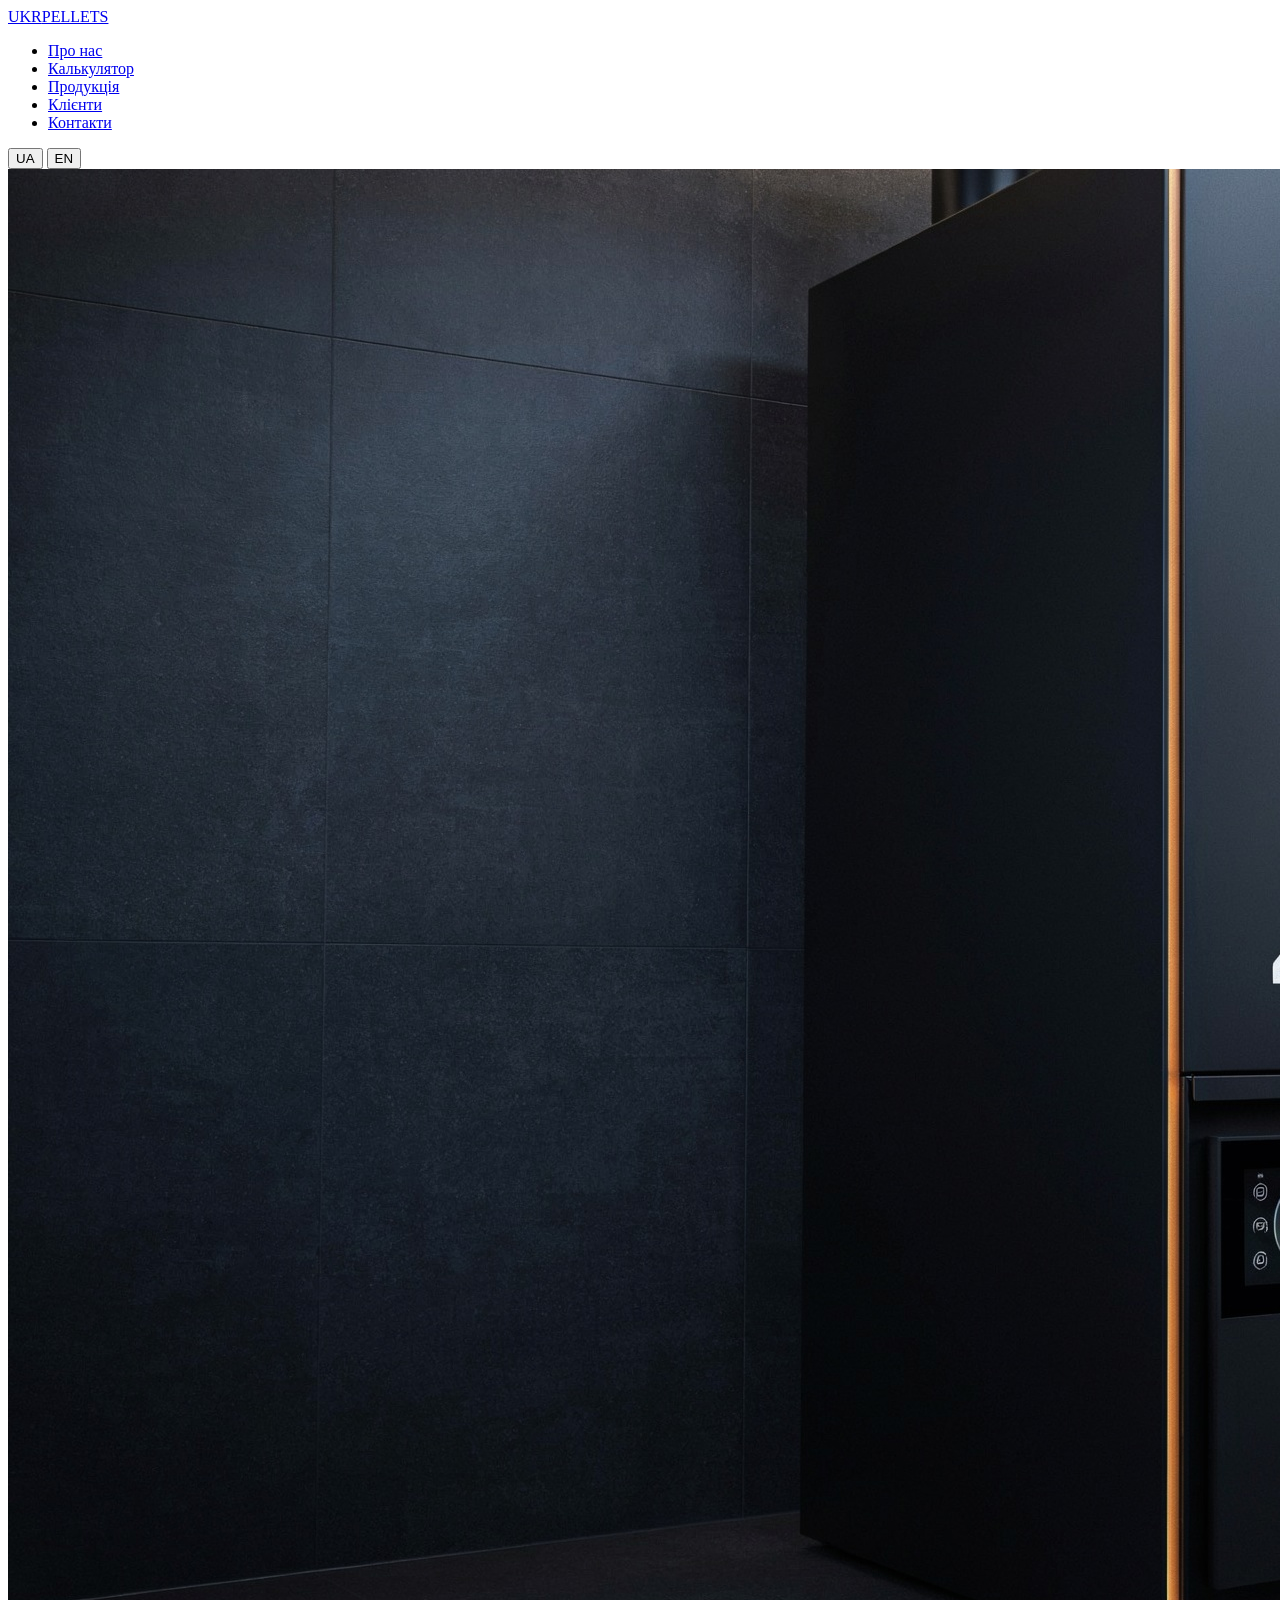
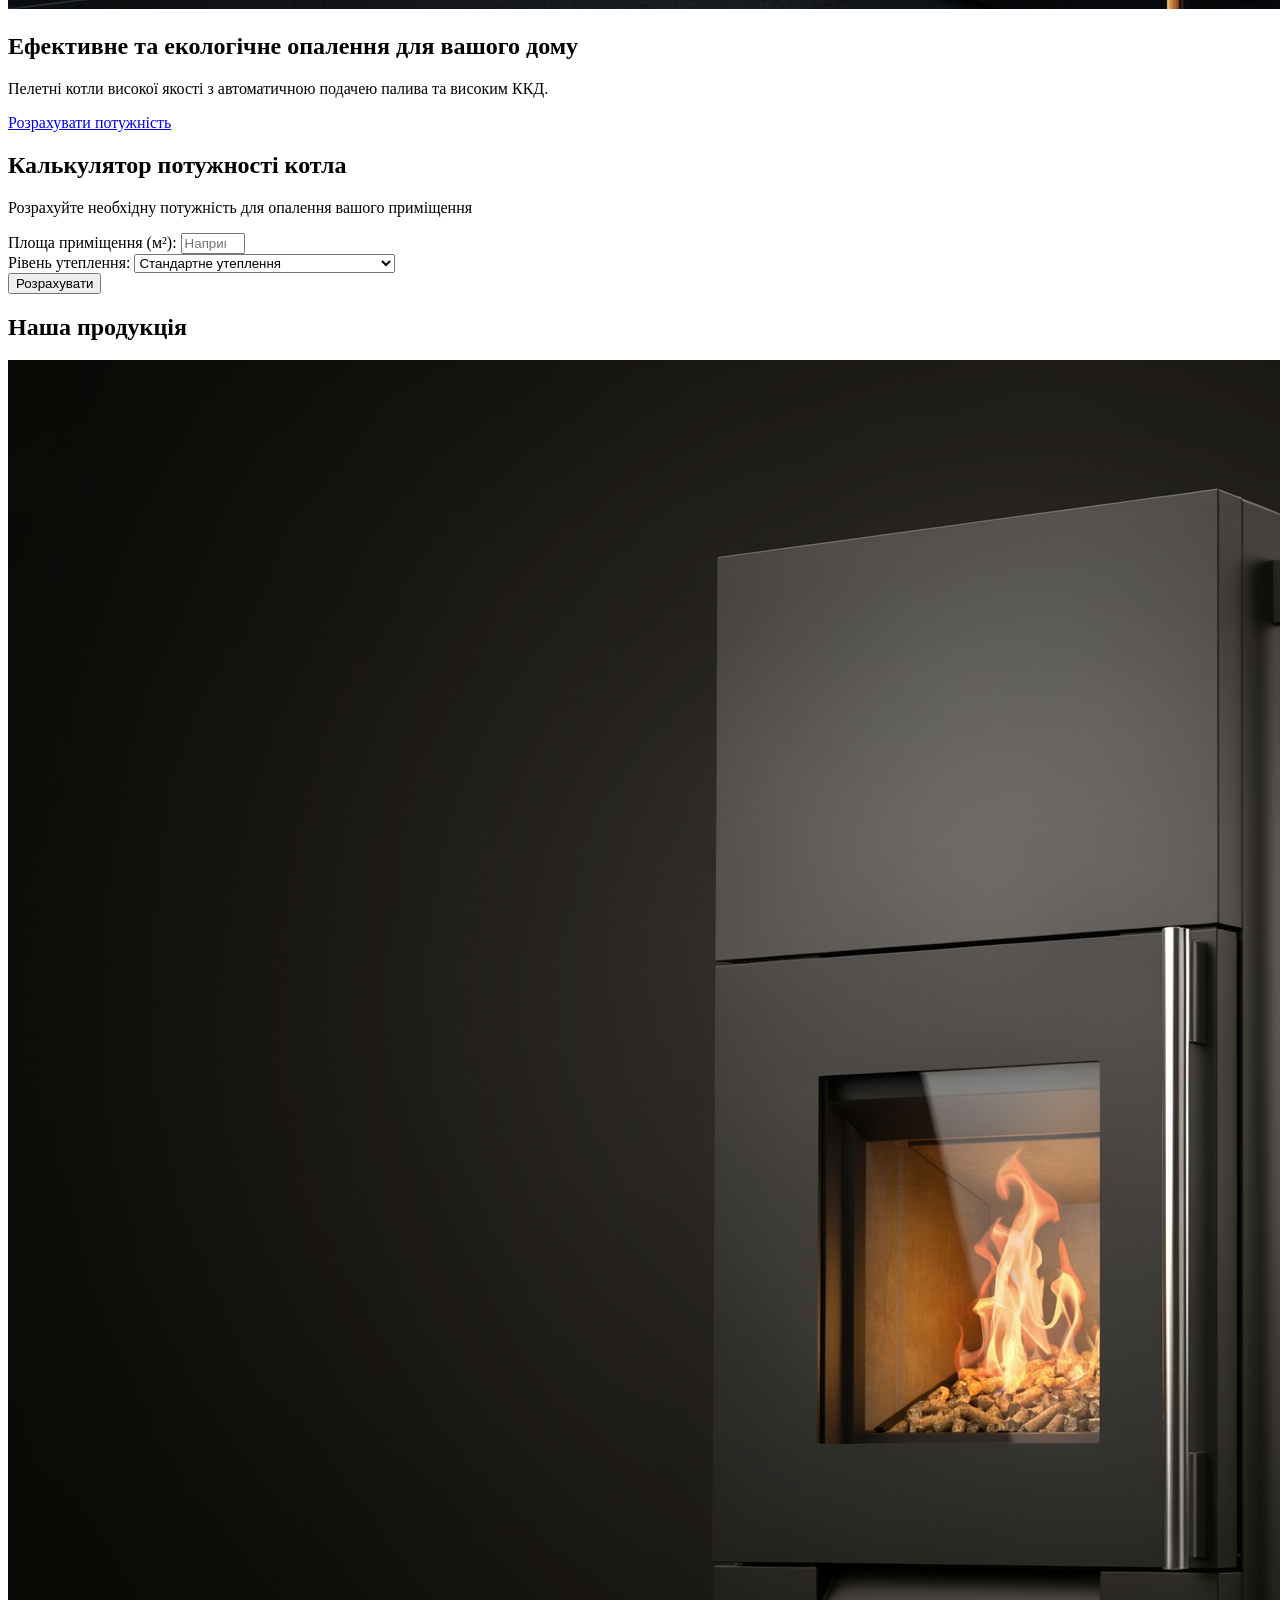
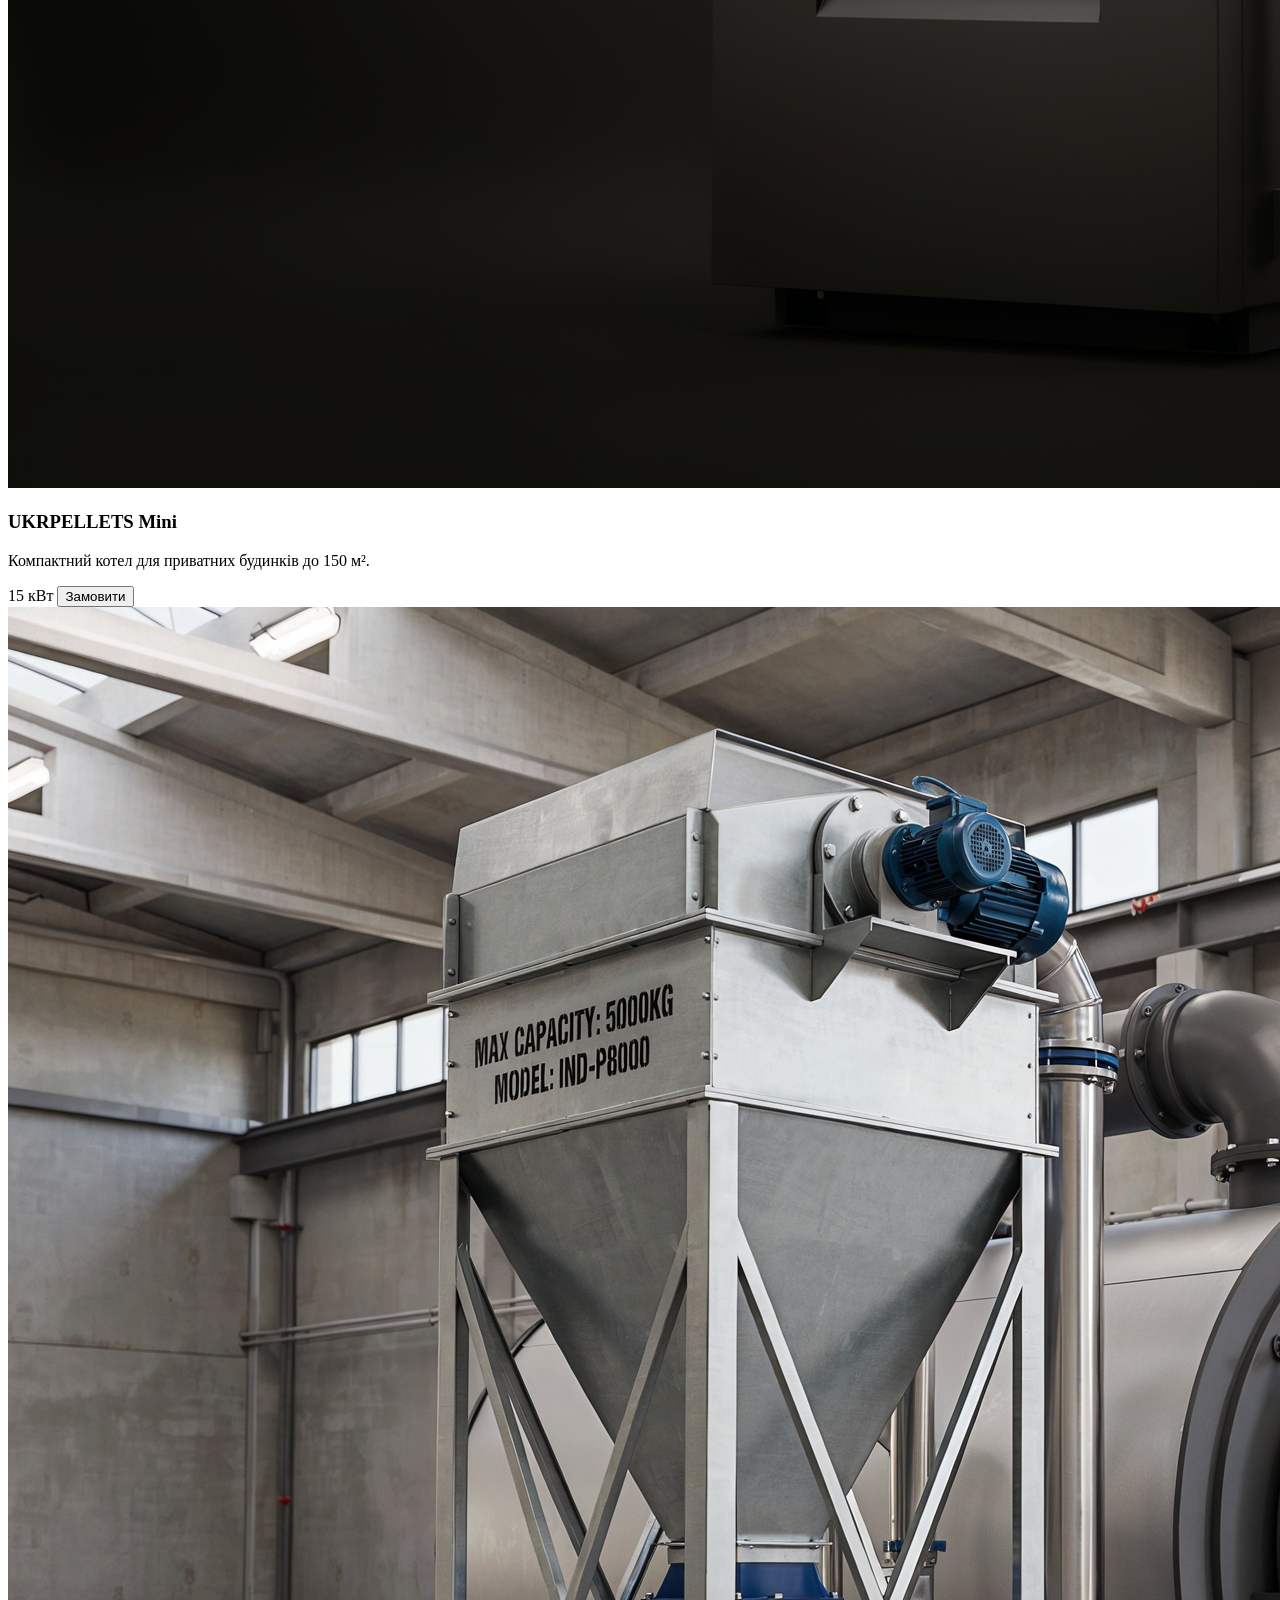
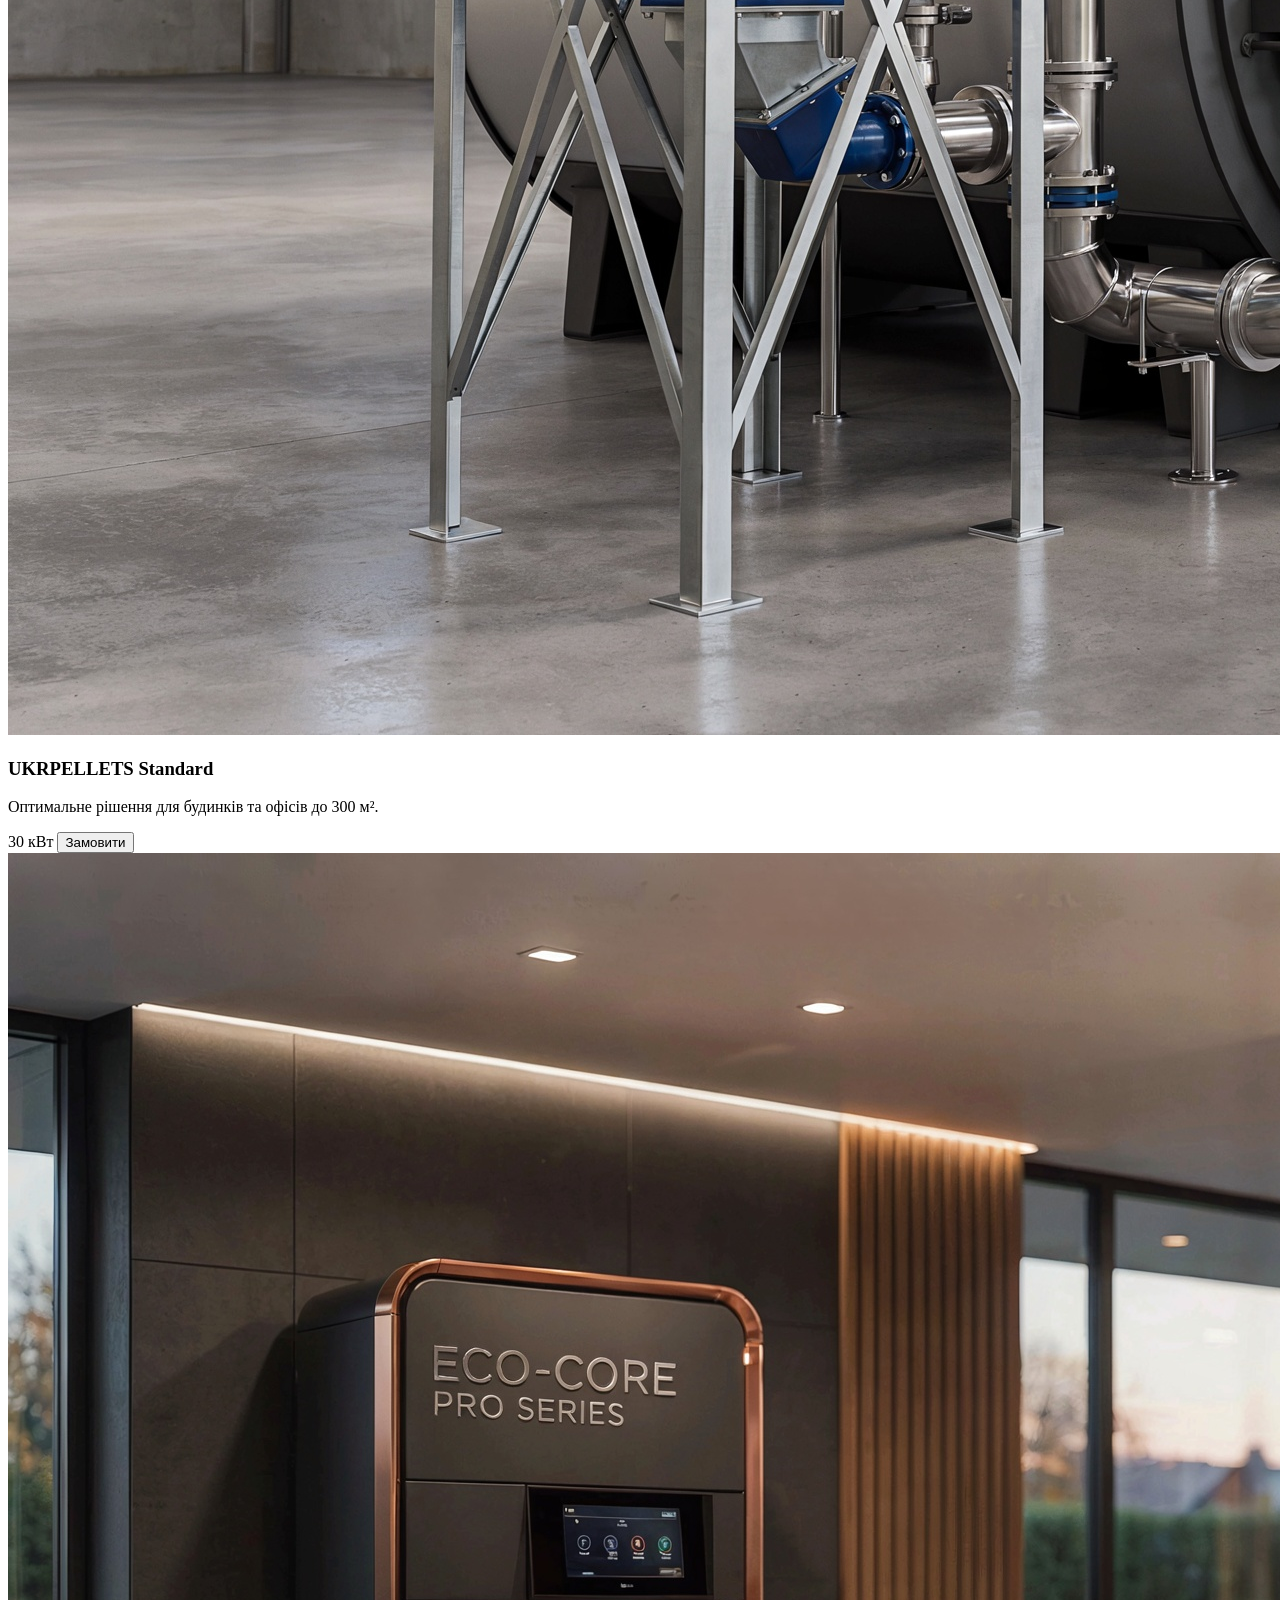
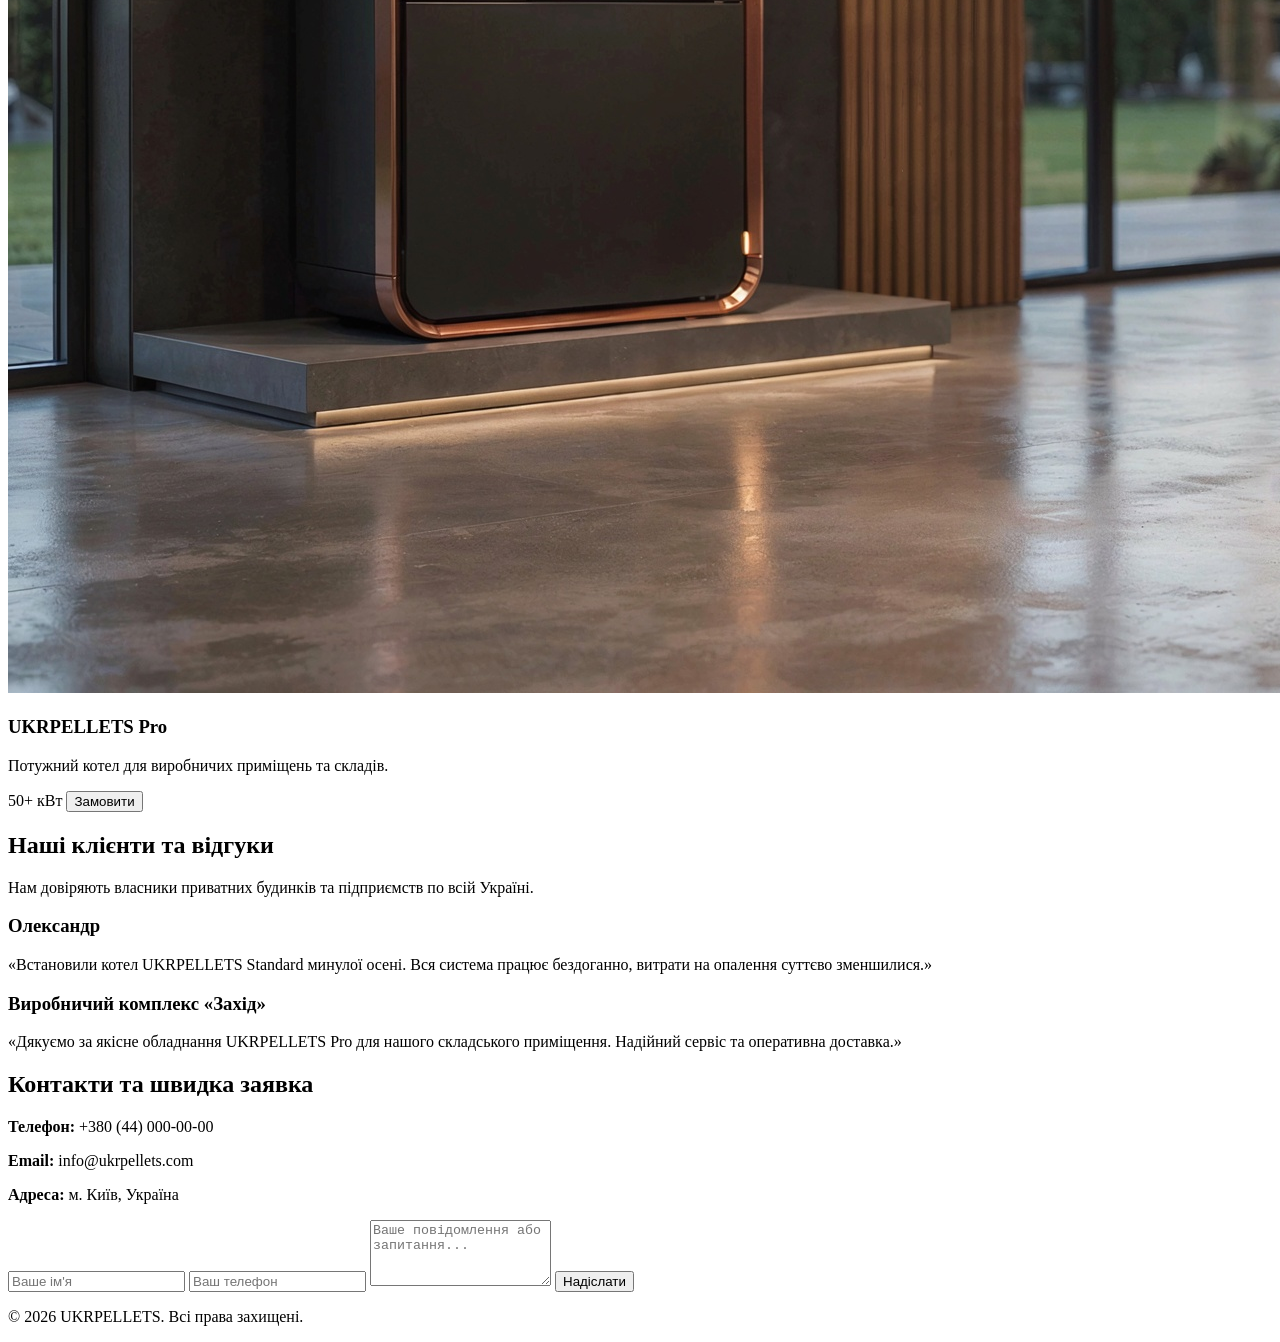
==== index.html @ 011c366a "Add files via upload" ====
<!DOCTYPE html>
<html lang="uk">
<head>
    <meta charset="UTF-8">
    <meta name="viewport" content="width=device-width, initial-scale=1.0">
    <title>UKRPELLETS — Пелетні котли та обладнання</title>

    <!-- Підключення файлу стилів style.css -->
    <link rel="stylesheet" href="style.css">
</head>
<body>

    <!-- Шапка сайту / Навігація -->
    <header class="header">
        <div class="container header-container">
            <div class="logo">
                <a href="#">UKR<span>PELLETS</span></a>
            </div>
            
            <nav class="nav">
                <ul class="nav-list">
                    <li><a href="#about" data-lang-uk="Про нас" data-lang-en="About Us">Про нас</a></li>
                    <li><a href="#calculator" data-lang-uk="Калькулятор" data-lang-en="Calculator">Калькулятор</a></li>
                    <li><a href="#products" data-lang-uk="Продукція" data-lang-en="Products">Продукція</a></li>
                    <li><a href="#clients" data-lang-uk="Клієнти" data-lang-en="Clients">Клієнти</a></li>
                    <li><a href="#contact" data-lang-uk="Контакти" data-lang-en="Contacts">Контакти</a></li>
                </ul>
            </nav>

            <!-- Перемикач мови -->
            <div class="lang-switcher">
                <button class="lang-btn active" data-lang="uk">UA</button>
                <button class="lang-btn" data-lang="en">EN</button>
            </div>
        </div>
    </header>

    <!-- Головний банер (Секція Hero) -->
    <section class="hero">
        <div class="container hero-content">
            
            <!-- ЗОБРАЖЕННЯ 1: Головне зображення банера -->
            <div class="hero-image">
                <img src="hero-bg.jpg" alt="Пелетний котел UKRPELLETS">
            </div>

            <h1 data-lang-uk="Ефективне та екологічне опалення для вашого дому" data-lang-en="Efficient and Eco-Friendly Heating for Your Home">
                Ефективне та екологічне опалення для вашого дому
            </h1>
            <p data-lang-uk="Пелетні котли високої якості з автоматичною подачею палива та високим ККД." data-lang-en="High-quality pellet boilers with automatic fuel feeding and high efficiency.">
                Пелетні котли високої якості з автоматичною подачею палива та високим ККД.
            </p>
            <a href="#calculator" class="btn btn-primary" data-lang-uk="Розрахувати потужність" data-lang-en="Calculate Power">
                Розрахувати потужність
            </a>
        </div>
    </section>

    <!-- Блок Калькулятора -->
    <section id="calculator" class="calculator-section">
        <div class="container">
            <h2 data-lang-uk="Калькулятор потужності котла" data-lang-en="Boiler Power Calculator">Калькулятор потужності котла</h2>
            <p data-lang-uk="Розрахуйте необхідну потужність для опалення вашого приміщення" data-lang-en="Calculate the required power for heating your premises">
                Розрахуйте необхідну потужність для опалення вашого приміщення
            </p>

            <div class="calc-box">
                <div class="form-group">
                    <label for="area" data-lang-uk="Площа приміщення (м²):" data-lang-en="Room Area (m²):">Площа приміщення (м²):</label>
                    <input type="number" id="area" placeholder="Наприклад: 150" min="10" max="1000">
                </div>

                <div class="form-group">
                    <label for="insulation" data-lang-uk="Рівень утеплення:" data-lang-en="Insulation Level:">Рівень утеплення:</label>
                    <select id="insulation">
                        <option value="1.2" data-lang-uk="Слабке утеплення" data-lang-en="Poor insulation">Слабке утеплення</option>
                        <option value="1.0" selected data-lang-uk="Стандартне утеплення" data-lang-en="Standard insulation">Стандартне утеплення</option>
                        <option value="0.8" data-lang-uk="Хороше утеплення (енергоефективне)" data-lang-en="Good insulation (energy efficient)">Хороше утеплення (енергоефективне)</option>
                    </select>
                </div>

                <button id="calc-btn" class="btn btn-secondary" data-lang-uk="Розрахувати" data-lang-en="Calculate">Розрахувати</button>

                <div id="calc-result" class="result-box" style="display: none;">
                    <span data-lang-uk="Рекомендована потужність котла:" data-lang-en="Recommended Boiler Power:">Рекомендована потужність котла:</span>
                    <strong id="result-power">0</strong> кВт
                </div>
            </div>
        </div>
    </section>

    <!-- Секція Продукція -->
    <section id="products" class="products-section">
        <div class="container">
            <h2 data-lang-uk="Наша продукція" data-lang-en="Our Products">Наша продукція</h2>
            <div class="product-grid">
                
                <!-- Товар 1 -->
                <div class="product-card">
                    <!-- ЗОБРАЖЕННЯ 2 -->
                    <img src="product-1.jpg" alt="UKRPELLETS Mini" class="product-img">
                    
                    <h3>UKRPELLETS Mini</h3>
                    <p data-lang-uk="Компактний котел для приватних будинків до 150 м²." data-lang-en="Compact boiler for private houses up to 150 m².">
                        Компактний котел для приватних будинків до 150 м².
                    </p>
                    <span class="price">15 кВт</span>
                    <button class="btn btn-outline order-btn" data-lang-uk="Замовити" data-lang-en="Order">Замовити</button>
                </div>

                <!-- Товар 2 -->
                <div class="product-card">
                    <!-- ЗОБРАЖЕННЯ 3 -->
                    <img src="product-2.jpg" alt="UKRPELLETS Standard" class="product-img">
                    
                    <h3>UKRPELLETS Standard</h3>
                    <p data-lang-uk="Оптимальне рішення для будинків та офісів до 300 м²." data-lang-en="Optimal solution for houses and offices up to 300 m².">
                        Оптимальне рішення для будинків та офісів до 300 м².
                    </p>
                    <span class="price">30 кВт</span>
                    <button class="btn btn-outline order-btn" data-lang-uk="Замовити" data-lang-en="Order">Замовити</button>
                </div>

                <!-- Товар 3 -->
                <div class="product-card">
                    <!-- ЗОБРАЖЕННЯ 4 -->
                    <img src="product-3.jpg" alt="UKRPELLETS Pro" class="product-img">
                    
                    <h3>UKRPELLETS Pro</h3>
                    <p data-lang-uk="Потужний котел для виробничих приміщень та складів." data-lang-en="Powerful boiler for industrial premises and warehouses.">
                        Потужний котел для виробничих приміщень та складів.
                    </p>
                    <span class="price">50+ кВт</span>
                    <button class="btn btn-outline order-btn" data-lang-uk="Замовити" data-lang-en="Order">Замовити</button>
                </div>

            </div>
        </div>
    </section>

    <!-- Секція Клієнти / Відгуки -->
    <section id="clients" class="clients-section">
        <div class="container">
            <h2 data-lang-uk="Наші клієнти та відгуки" data-lang-en="Our Clients & Reviews">Наші клієнти та відгуки</h2>
            <p data-lang-uk="Нам довіряють власники приватних будинків та підприємств по всій Україні." data-lang-en="Trusted by homeowners and businesses across Ukraine.">
                Нам довіряють власники приватних будинків та підприємств по всій Україні.
            </p>
            <div class="clients-grid">
                <div class="client-card">
                    <h3>Олександр</h3>
                    <p data-lang-uk="«Встановили котел UKRPELLETS Standard минулої осені. Вся система працює бездоганно, витрати на опалення суттєво зменшилися.»" data-lang-en="“Installed the UKRPELLETS Standard boiler last autumn. The system works flawlessly, heating costs decreased significantly.”">
                        «Встановили котел UKRPELLETS Standard минулої осені. Вся система працює бездоганно, витрати на опалення суттєво зменшилися.»
                    </p>
                </div>
                <div class="client-card">
                    <h3>Виробничий комплекс «Захід»</h3>
                    <p data-lang-uk="«Дякуємо за якісне обладнання UKRPELLETS Pro для нашого складського приміщення. Надійний сервіс та оперативна доставка.»" data-lang-en="“Thank you for the high-quality UKRPELLETS Pro equipment for our warehouse. Reliable service and prompt delivery.”">
                        «Дякуємо за якісне обладнання UKRPELLETS Pro для нашого складського приміщення. Надійний сервіс та оперативна доставка.»
                    </p>
                </div>
            </div>
        </div>
    </section>

    <!-- Секція Контакти та Форма зворотного зв'язку -->
    <section id="contact" class="contact-section">
        <div class="container">
            <h2 data-lang-uk="Контакти та швидка заявка" data-lang-en="Contacts & Quick Request">Контакти та швидка заявка</h2>
            <div class="contact-wrapper">
                <div class="contact-info">
                    <p><strong>Телефон:</strong> +380 (44) 000-00-00</p>
                    <p><strong>Email:</strong> info@ukrpellets.com</p>
                    <p><strong>Адреса:</strong> м. Київ, Україна</p>
                </div>
                <form id="order-form" class="contact-form">
                    <input type="text" name="name" placeholder="Ваше ім'я" required>
                    <input type="tel" name="phone" placeholder="Ваш телефон" required>
                    <textarea name="message" placeholder="Ваше повідомлення або запитання..." rows="4"></textarea>
                    <button type="submit" class="btn btn-primary" data-lang-uk="Надіслати" data-lang-en="Send">Надіслати</button>
                </form>
            </div>
        </div>
    </section>

    <!-- Підвал (Footer) -->
    <footer class="footer">
        <div class="container">
            <p>&copy; 2026 UKRPELLETS. <span data-lang-uk="Всі права захищені." data-lang-en="All rights reserved.">Всі права захищені.</span></p>
        </div>
    </footer>

    <!-- Підключення файлу скриптів script.js -->
    <script src="script.js"></script>
</body>
</html>
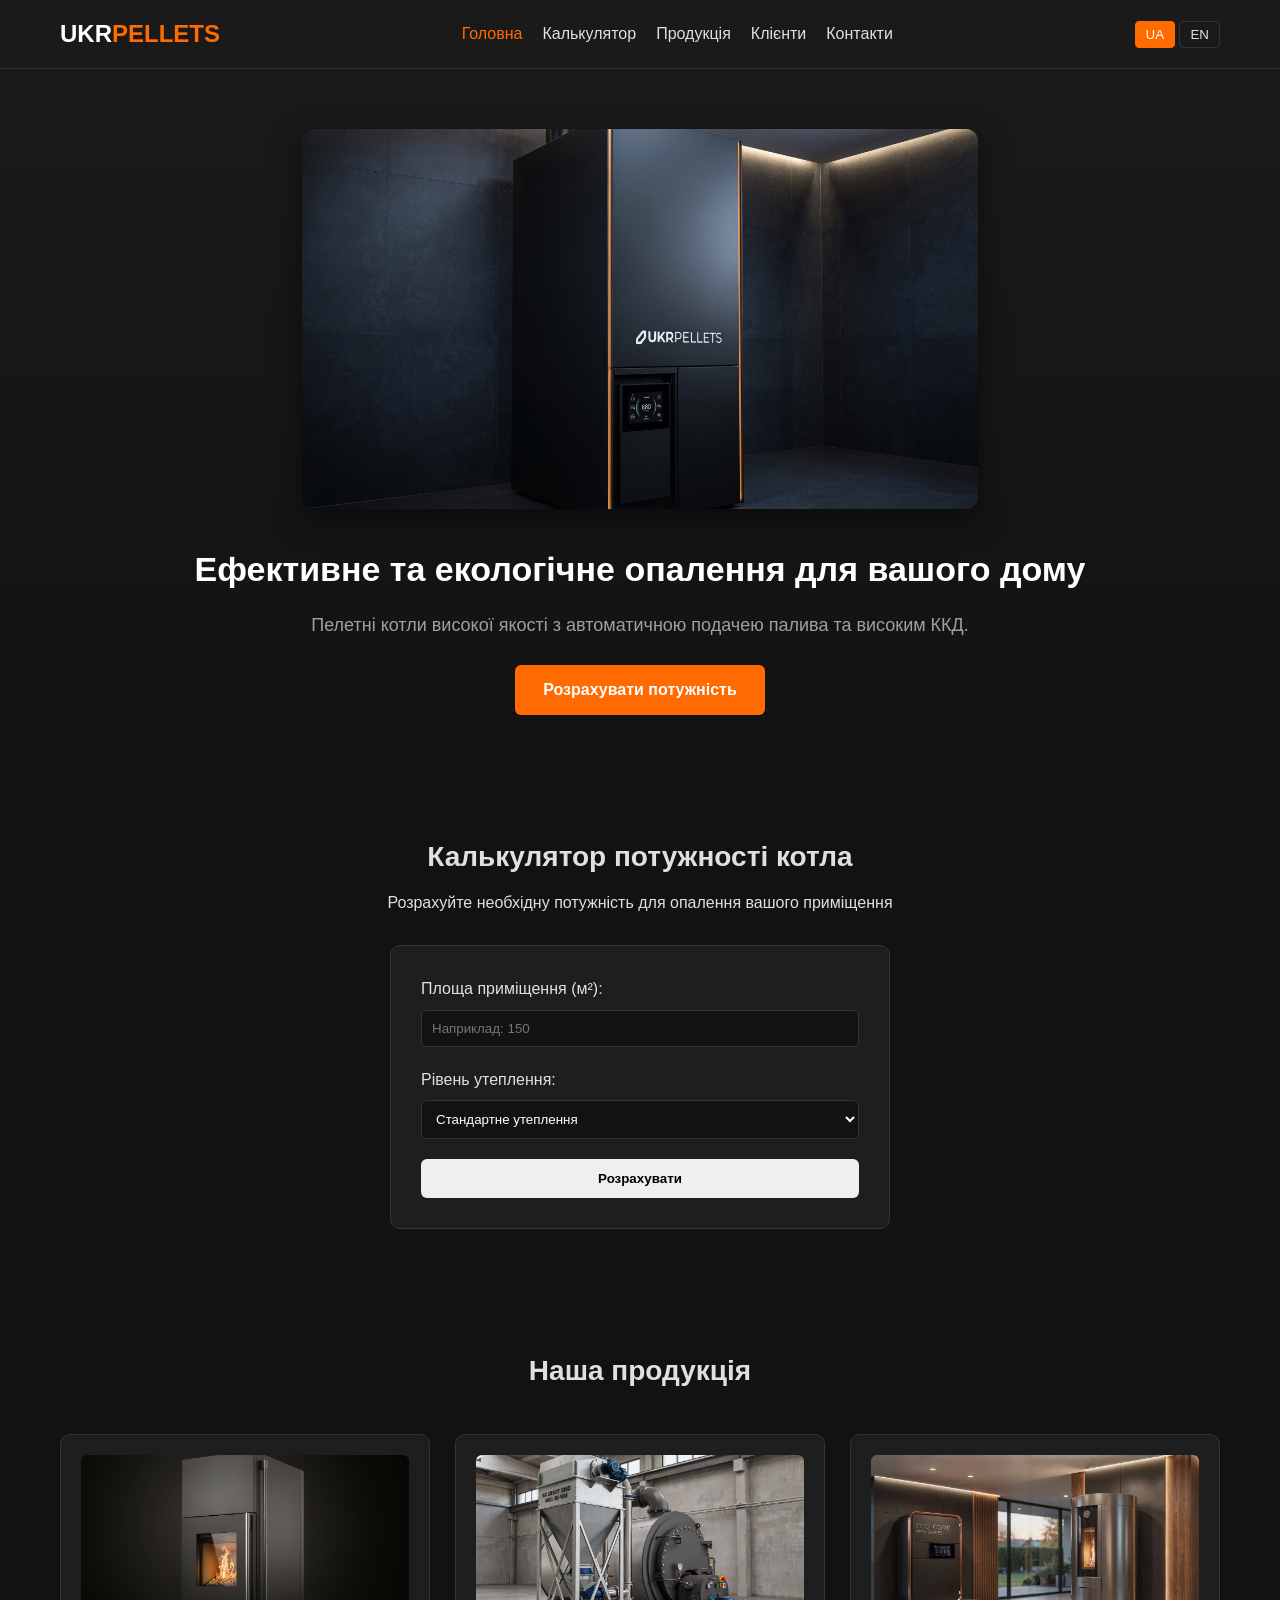
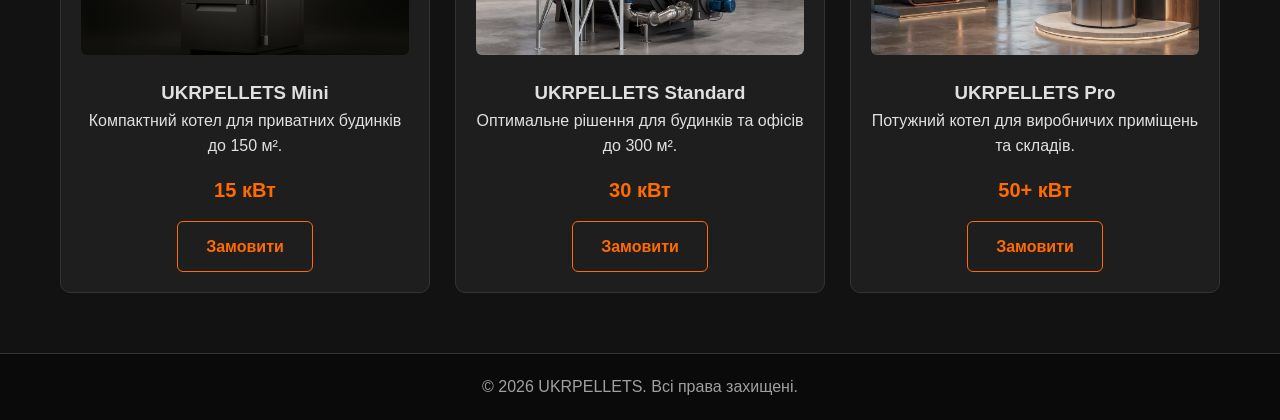
==== commit 0546e749: "Update index.html" ====
--- a/index.html
+++ b/index.html
@@ -4,8 +4,6 @@
     <meta charset="UTF-8">
     <meta name="viewport" content="width=device-width, initial-scale=1.0">
     <title>UKRPELLETS — Пелетні котли та обладнання</title>
-
-    <!-- Підключення файлу стилів style.css -->
     <link rel="stylesheet" href="style.css">
 </head>
 <body>
@@ -14,20 +12,19 @@
     <header class="header">
         <div class="container header-container">
             <div class="logo">
-                <a href="#">UKR<span>PELLETS</span></a>
+                <a href="index.html">UKR<span>PELLETS</span></a>
             </div>
             
             <nav class="nav">
                 <ul class="nav-list">
-                    <li><a href="#about" data-lang-uk="Про нас" data-lang-en="About Us">Про нас</a></li>
+                    <li><a href="index.html" class="active" data-lang-uk="Головна" data-lang-en="Home">Головна</a></li>
                     <li><a href="#calculator" data-lang-uk="Калькулятор" data-lang-en="Calculator">Калькулятор</a></li>
                     <li><a href="#products" data-lang-uk="Продукція" data-lang-en="Products">Продукція</a></li>
-                    <li><a href="#clients" data-lang-uk="Клієнти" data-lang-en="Clients">Клієнти</a></li>
-                    <li><a href="#contact" data-lang-uk="Контакти" data-lang-en="Contacts">Контакти</a></li>
+                    <li><a href="clients.html" data-lang-uk="Клієнти" data-lang-en="Clients">Клієнти</a></li>
+                    <li><a href="contacts.html" data-lang-uk="Контакти" data-lang-en="Contacts">Контакти</a></li>
                 </ul>
             </nav>
 
-            <!-- Перемикач мови -->
             <div class="lang-switcher">
                 <button class="lang-btn active" data-lang="uk">UA</button>
                 <button class="lang-btn" data-lang="en">EN</button>
@@ -35,11 +32,9 @@
         </div>
     </header>
 
-    <!-- Головний банер (Секція Hero) -->
+    <!-- Головний банер (Hero) -->
     <section class="hero">
         <div class="container hero-content">
-            
-            <!-- ЗОБРАЖЕННЯ 1: Головне зображення банера -->
             <div class="hero-image">
                 <img src="hero-bg.jpg" alt="Пелетний котел UKRPELLETS">
             </div>
@@ -56,11 +51,11 @@
         </div>
     </section>
 
-    <!-- Блок Калькулятора -->
+    <!-- Калькулятор -->
     <section id="calculator" class="calculator-section">
         <div class="container">
             <h2 data-lang-uk="Калькулятор потужності котла" data-lang-en="Boiler Power Calculator">Калькулятор потужності котла</h2>
-            <p data-lang-uk="Розрахуйте необхідну потужність для опалення вашого приміщення" data-lang-en="Calculate the required power for heating your premises">
+            <p style="text-align: center;" data-lang-uk="Розрахуйте необхідну потужність для опалення вашого приміщення" data-lang-en="Calculate the required power for heating your premises">
                 Розрахуйте необхідну потужність для опалення вашого приміщення
             </p>
 
@@ -79,7 +74,7 @@
                     </select>
                 </div>
 
-                <button id="calc-btn" class="btn btn-secondary" data-lang-uk="Розрахувати" data-lang-en="Calculate">Розрахувати</button>
+                <button id="calc-btn" class="btn btn-secondary" style="width:100%;" data-lang-uk="Розрахувати" data-lang-en="Calculate">Розрахувати</button>
 
                 <div id="calc-result" class="result-box" style="display: none;">
                     <span data-lang-uk="Рекомендована потужність котла:" data-lang-en="Recommended Boiler Power:">Рекомендована потужність котла:</span>
@@ -89,107 +84,52 @@
         </div>
     </section>
 
-    <!-- Секція Продукція -->
+    <!-- Продукція -->
     <section id="products" class="products-section">
         <div class="container">
             <h2 data-lang-uk="Наша продукція" data-lang-en="Our Products">Наша продукція</h2>
             <div class="product-grid">
                 
-                <!-- Товар 1 -->
                 <div class="product-card">
-                    <!-- ЗОБРАЖЕННЯ 2 -->
                     <img src="product-1.jpg" alt="UKRPELLETS Mini" class="product-img">
-                    
                     <h3>UKRPELLETS Mini</h3>
                     <p data-lang-uk="Компактний котел для приватних будинків до 150 м²." data-lang-en="Compact boiler for private houses up to 150 m².">
                         Компактний котел для приватних будинків до 150 м².
                     </p>
                     <span class="price">15 кВт</span>
-                    <button class="btn btn-outline order-btn" data-lang-uk="Замовити" data-lang-en="Order">Замовити</button>
+                    <a href="contacts.html" class="btn btn-outline" data-lang-uk="Замовити" data-lang-en="Order">Замовити</a>
                 </div>
 
-                <!-- Товар 2 -->
                 <div class="product-card">
-                    <!-- ЗОБРАЖЕННЯ 3 -->
                     <img src="product-2.jpg" alt="UKRPELLETS Standard" class="product-img">
-                    
                     <h3>UKRPELLETS Standard</h3>
                     <p data-lang-uk="Оптимальне рішення для будинків та офісів до 300 м²." data-lang-en="Optimal solution for houses and offices up to 300 m².">
                         Оптимальне рішення для будинків та офісів до 300 м².
                     </p>
                     <span class="price">30 кВт</span>
-                    <button class="btn btn-outline order-btn" data-lang-uk="Замовити" data-lang-en="Order">Замовити</button>
+                    <a href="contacts.html" class="btn btn-outline" data-lang-uk="Замовити" data-lang-en="Order">Замовити</a>
                 </div>
 
-                <!-- Товар 3 -->
                 <div class="product-card">
-                    <!-- ЗОБРАЖЕННЯ 4 -->
                     <img src="product-3.jpg" alt="UKRPELLETS Pro" class="product-img">
-                    
                     <h3>UKRPELLETS Pro</h3>
                     <p data-lang-uk="Потужний котел для виробничих приміщень та складів." data-lang-en="Powerful boiler for industrial premises and warehouses.">
                         Потужний котел для виробничих приміщень та складів.
                     </p>
                     <span class="price">50+ кВт</span>
-                    <button class="btn btn-outline order-btn" data-lang-uk="Замовити" data-lang-en="Order">Замовити</button>
+                    <a href="contacts.html" class="btn btn-outline" data-lang-uk="Замовити" data-lang-en="Order">Замовити</a>
                 </div>
 
             </div>
         </div>
     </section>
 
-    <!-- Секція Клієнти / Відгуки -->
-    <section id="clients" class="clients-section">
-        <div class="container">
-            <h2 data-lang-uk="Наші клієнти та відгуки" data-lang-en="Our Clients & Reviews">Наші клієнти та відгуки</h2>
-            <p data-lang-uk="Нам довіряють власники приватних будинків та підприємств по всій Україні." data-lang-en="Trusted by homeowners and businesses across Ukraine.">
-                Нам довіряють власники приватних будинків та підприємств по всій Україні.
-            </p>
-            <div class="clients-grid">
-                <div class="client-card">
-                    <h3>Олександр</h3>
-                    <p data-lang-uk="«Встановили котел UKRPELLETS Standard минулої осені. Вся система працює бездоганно, витрати на опалення суттєво зменшилися.»" data-lang-en="“Installed the UKRPELLETS Standard boiler last autumn. The system works flawlessly, heating costs decreased significantly.”">
-                        «Встановили котел UKRPELLETS Standard минулої осені. Вся система працює бездоганно, витрати на опалення суттєво зменшилися.»
-                    </p>
-                </div>
-                <div class="client-card">
-                    <h3>Виробничий комплекс «Захід»</h3>
-                    <p data-lang-uk="«Дякуємо за якісне обладнання UKRPELLETS Pro для нашого складського приміщення. Надійний сервіс та оперативна доставка.»" data-lang-en="“Thank you for the high-quality UKRPELLETS Pro equipment for our warehouse. Reliable service and prompt delivery.”">
-                        «Дякуємо за якісне обладнання UKRPELLETS Pro для нашого складського приміщення. Надійний сервіс та оперативна доставка.»
-                    </p>
-                </div>
-            </div>
-        </div>
-    </section>
-
-    <!-- Секція Контакти та Форма зворотного зв'язку -->
-    <section id="contact" class="contact-section">
-        <div class="container">
-            <h2 data-lang-uk="Контакти та швидка заявка" data-lang-en="Contacts & Quick Request">Контакти та швидка заявка</h2>
-            <div class="contact-wrapper">
-                <div class="contact-info">
-                    <p><strong>Телефон:</strong> +380 (44) 000-00-00</p>
-                    <p><strong>Email:</strong> info@ukrpellets.com</p>
-                    <p><strong>Адреса:</strong> м. Київ, Україна</p>
-                </div>
-                <form id="order-form" class="contact-form">
-                    <input type="text" name="name" placeholder="Ваше ім'я" required>
-                    <input type="tel" name="phone" placeholder="Ваш телефон" required>
-                    <textarea name="message" placeholder="Ваше повідомлення або запитання..." rows="4"></textarea>
-                    <button type="submit" class="btn btn-primary" data-lang-uk="Надіслати" data-lang-en="Send">Надіслати</button>
-                </form>
-            </div>
-        </div>
-    </section>
-
-    <!-- Підвал (Footer) -->
     <footer class="footer">
         <div class="container">
             <p>&copy; 2026 UKRPELLETS. <span data-lang-uk="Всі права захищені." data-lang-en="All rights reserved.">Всі права захищені.</span></p>
         </div>
     </footer>
 
-    <!-- Підключення файлу скриптів script.js -->
     <script src="script.js"></script>
 </body>
-</html>+</html>
--- a/style.css
+++ b/style.css
@@ -0,0 +1,249 @@
+/* Переменные и сброс базовых стилей */
+:root {
+    --bg-color: #121212;
+    --card-bg: #1e1e1e;
+    --accent-color: #ff6b00;
+    --accent-hover: #e05d00;
+    --text-color: #e0e0e0;
+    --text-muted: #a0a0a0;
+    --border-color: #333333;
+}
+
+* {
+    margin: 0;
+    padding: 0;
+    box-sizing: border-box;
+    font-family: 'Segoe UI', Tahoma, Geneva, Verdana, sans-serif;
+}
+
+body {
+    background-color: var(--bg-color);
+    color: var(--text-color);
+    line-height: 1.6;
+}
+
+.container {
+    max-width: 1200px;
+    margin: 0 auto;
+    padding: 0 20px;
+}
+
+/* Шапка сайта и меню */
+.header {
+    background: #1a1a1a;
+    border-bottom: 1px solid var(--border-color);
+    position: sticky;
+    top: 0;
+    z-index: 100;
+}
+
+.header-container {
+    display: flex;
+    justify-content: space-between;
+    align-items: center;
+    padding: 15px 20px;
+}
+
+.logo a {
+    color: #fff;
+    font-size: 24px;
+    font-weight: bold;
+    text-decoration: none;
+}
+
+.logo a span {
+    color: var(--accent-color);
+}
+
+.nav-list {
+    display: flex;
+    list-style: none;
+    gap: 20px;
+}
+
+.nav-list a {
+    color: var(--text-color);
+    text-decoration: none;
+    font-weight: 500;
+    transition: color 0.3s;
+}
+
+.nav-list a:hover, .nav-list a.active {
+    color: var(--accent-color);
+}
+
+.lang-switcher .lang-btn {
+    background: transparent;
+    border: 1px solid var(--border-color);
+    color: var(--text-color);
+    padding: 5px 10px;
+    cursor: pointer;
+    border-radius: 4px;
+}
+
+.lang-switcher .lang-btn.active {
+    background: var(--accent-color);
+    border-color: var(--accent-color);
+    color: #fff;
+}
+
+/* Главный баннер (Hero) */
+.hero {
+    padding: 60px 0;
+    text-align: center;
+    background: linear-gradient(180deg, #1a1a1a 0%, #121212 100%);
+}
+
+.hero-image img {
+    max-width: 100%;
+    max-height: 380px;
+    object-fit: cover;
+    border-radius: 12px;
+    margin-bottom: 25px;
+    box-shadow: 0 10px 30px rgba(0,0,0,0.5);
+}
+
+.hero h1 {
+    font-size: 34px;
+    margin-bottom: 15px;
+    color: #fff;
+}
+
+.hero p {
+    color: var(--text-muted);
+    font-size: 18px;
+    margin-bottom: 25px;
+}
+
+/* Кнопки */
+.btn {
+    display: inline-block;
+    padding: 12px 28px;
+    border-radius: 6px;
+    text-decoration: none;
+    font-weight: 600;
+    cursor: pointer;
+    border: none;
+    transition: background 0.3s;
+}
+
+.btn-primary {
+    background: var(--accent-color);
+    color: #fff;
+}
+
+.btn-primary:hover {
+    background: var(--accent-hover);
+}
+
+.btn-outline {
+    background: transparent;
+    border: 1px solid var(--accent-color);
+    color: var(--accent-color);
+}
+
+.btn-outline:hover {
+    background: var(--accent-color);
+    color: #fff;
+}
+
+/* Секции и Калькулятор */
+section {
+    padding: 60px 0;
+}
+
+h2 {
+    font-size: 28px;
+    margin-bottom: 10px;
+    text-align: center;
+}
+
+.calc-box {
+    background: var(--card-bg);
+    padding: 30px;
+    border-radius: 10px;
+    max-width: 500px;
+    margin: 30px auto 0;
+    border: 1px solid var(--border-color);
+}
+
+.form-group {
+    margin-bottom: 20px;
+}
+
+.form-group label {
+    display: block;
+    margin-bottom: 8px;
+}
+
+.form-group input, .form-group select, .contact-form input, .contact-form textarea {
+    width: 100%;
+    padding: 10px;
+    background: #121212;
+    border: 1px solid var(--border-color);
+    color: #fff;
+    border-radius: 5px;
+}
+
+.result-box {
+    margin-top: 20px;
+    padding: 15px;
+    background: #2a2a2a;
+    border-radius: 5px;
+    text-align: center;
+}
+
+/* Сетка товаров и отзывов */
+.product-grid, .clients-grid {
+    display: grid;
+    grid-template-columns: repeat(auto-fit, minmax(280px, 1fr));
+    gap: 25px;
+    margin-top: 40px;
+}
+
+.product-card, .client-card {
+    background: var(--card-bg);
+    padding: 20px;
+    border-radius: 10px;
+    border: 1px solid var(--border-color);
+    text-align: center;
+}
+
+.product-img {
+    width: 100%;
+    height: 200px;
+    object-fit: cover;
+    border-radius: 6px;
+    margin-bottom: 15px;
+}
+
+.price {
+    display: block;
+    font-size: 20px;
+    font-weight: bold;
+    color: var(--accent-color);
+    margin: 15px 0;
+}
+
+/* Контакты */
+.contact-wrapper {
+    display: grid;
+    grid-template-columns: repeat(auto-fit, minmax(300px, 1fr));
+    gap: 40px;
+    margin-top: 30px;
+}
+
+.contact-form {
+    display: flex;
+    flex-direction: column;
+    gap: 15px;
+}
+
+/* Подвал */
+.footer {
+    background: #0a0a0a;
+    text-align: center;
+    padding: 20px 0;
+    border-top: 1px solid var(--border-color);
+    color: var(--text-muted);
+}
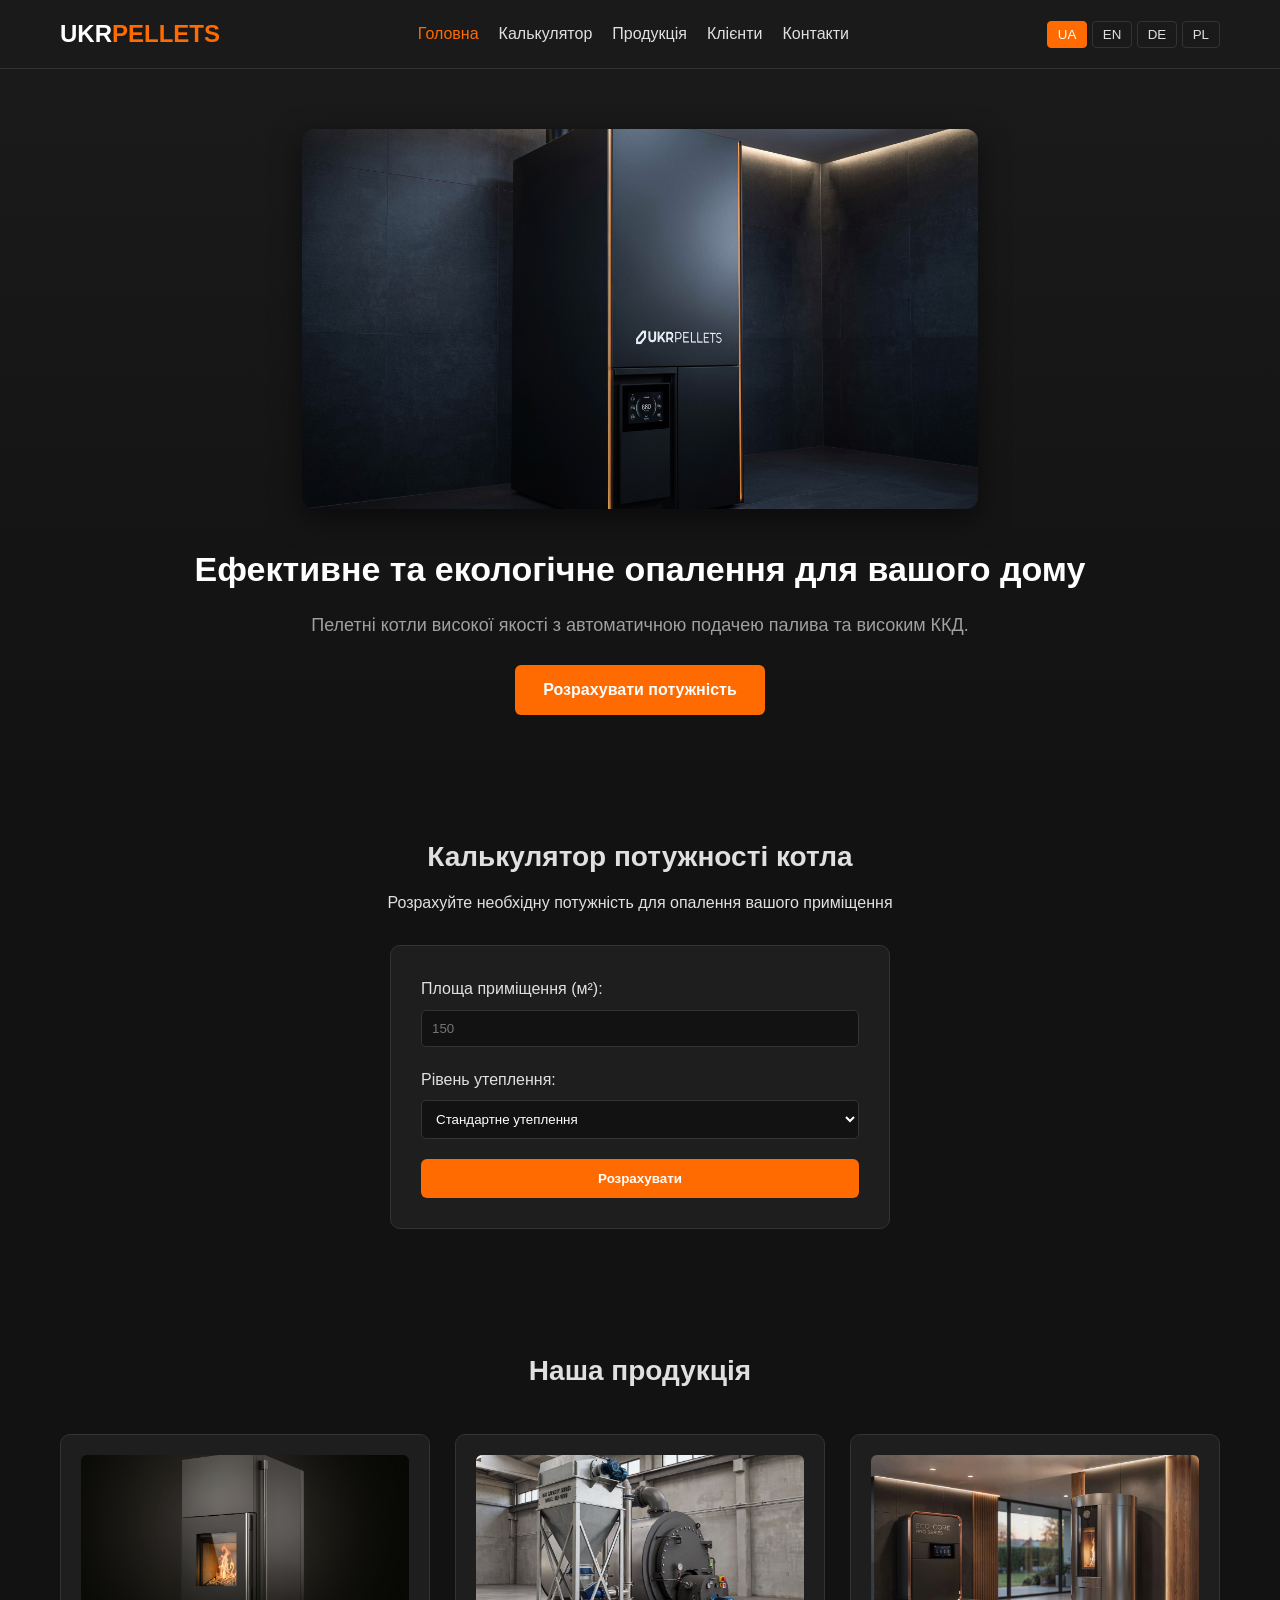
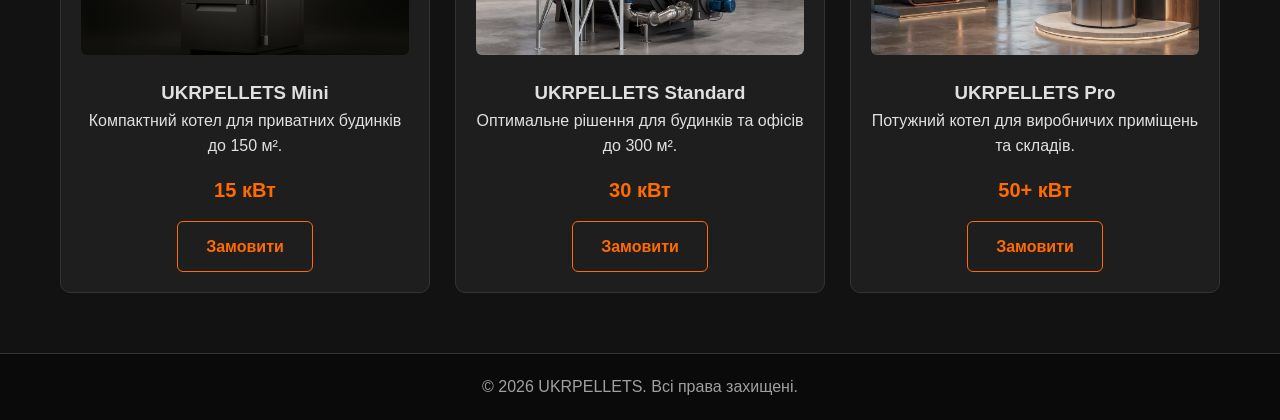
==== commit 5eb50504: "Update index.html" ====
--- a/index.html
+++ b/index.html
@@ -17,17 +17,19 @@
             
             <nav class="nav">
                 <ul class="nav-list">
-                    <li><a href="index.html" class="active" data-lang-uk="Головна" data-lang-en="Home">Головна</a></li>
-                    <li><a href="#calculator" data-lang-uk="Калькулятор" data-lang-en="Calculator">Калькулятор</a></li>
-                    <li><a href="#products" data-lang-uk="Продукція" data-lang-en="Products">Продукція</a></li>
-                    <li><a href="clients.html" data-lang-uk="Клієнти" data-lang-en="Clients">Клієнти</a></li>
-                    <li><a href="contacts.html" data-lang-uk="Контакти" data-lang-en="Contacts">Контакти</a></li>
+                    <li><a href="index.html" class="active" data-i18n="home">Головна</a></li>
+                    <li><a href="#calculator" data-i18n="calc">Калькулятор</a></li>
+                    <li><a href="#products" data-i18n="prod">Продукція</a></li>
+                    <li><a href="clients.html" data-i18n="clients">Клієнти</a></li>
+                    <li><a href="contacts.html" data-i18n="contacts">Контакти</a></li>
                 </ul>
             </nav>
 
             <div class="lang-switcher">
                 <button class="lang-btn active" data-lang="uk">UA</button>
                 <button class="lang-btn" data-lang="en">EN</button>
+                <button class="lang-btn" data-lang="de">DE</button>
+                <button class="lang-btn" data-lang="pl">PL</button>
             </div>
         </div>
     </header>
@@ -39,45 +41,39 @@
                 <img src="hero-bg.jpg" alt="Пелетний котел UKRPELLETS">
             </div>
 
-            <h1 data-lang-uk="Ефективне та екологічне опалення для вашого дому" data-lang-en="Efficient and Eco-Friendly Heating for Your Home">
-                Ефективне та екологічне опалення для вашого дому
-            </h1>
-            <p data-lang-uk="Пелетні котли високої якості з автоматичною подачею палива та високим ККД." data-lang-en="High-quality pellet boilers with automatic fuel feeding and high efficiency.">
-                Пелетні котли високої якості з автоматичною подачею палива та високим ККД.
-            </p>
-            <a href="#calculator" class="btn btn-primary" data-lang-uk="Розрахувати потужність" data-lang-en="Calculate Power">
-                Розрахувати потужність
-            </a>
+            <h1 data-i18n="heroTitle">Ефективне та екологічне опалення для вашого дому</h1>
+            <p data-i18n="heroSub">Пелетні котли високої якості з автоматичною подачею палива та високим ККД.</p>
+            <a href="#calculator" class="btn btn-primary" data-i18n="btnCalc">Розрахувати потужність</a>
         </div>
     </section>
 
     <!-- Калькулятор -->
     <section id="calculator" class="calculator-section">
         <div class="container">
-            <h2 data-lang-uk="Калькулятор потужності котла" data-lang-en="Boiler Power Calculator">Калькулятор потужності котла</h2>
-            <p style="text-align: center;" data-lang-uk="Розрахуйте необхідну потужність для опалення вашого приміщення" data-lang-en="Calculate the required power for heating your premises">
+            <h2 data-i18n="calcTitle">Калькулятор потужності котла</h2>
+            <p style="text-align: center;" data-i18n="calcSub">
                 Розрахуйте необхідну потужність для опалення вашого приміщення
             </p>
 
             <div class="calc-box">
                 <div class="form-group">
-                    <label for="area" data-lang-uk="Площа приміщення (м²):" data-lang-en="Room Area (m²):">Площа приміщення (м²):</label>
-                    <input type="number" id="area" placeholder="Наприклад: 150" min="10" max="1000">
+                    <label for="area" data-i18n="labelArea">Площа приміщення (м²):</label>
+                    <input type="number" id="area" placeholder="150" min="10" max="1000">
                 </div>
 
                 <div class="form-group">
-                    <label for="insulation" data-lang-uk="Рівень утеплення:" data-lang-en="Insulation Level:">Рівень утеплення:</label>
+                    <label for="insulation" data-i18n="labelIns">Рівень утеплення:</label>
                     <select id="insulation">
-                        <option value="1.2" data-lang-uk="Слабке утеплення" data-lang-en="Poor insulation">Слабке утеплення</option>
-                        <option value="1.0" selected data-lang-uk="Стандартне утеплення" data-lang-en="Standard insulation">Стандартне утеплення</option>
-                        <option value="0.8" data-lang-uk="Хороше утеплення (енергоефективне)" data-lang-en="Good insulation (energy efficient)">Хороше утеплення (енергоефективне)</option>
+                        <option value="1.2" data-i18n="insPoor">Слабке утеплення</option>
+                        <option value="1.0" selected data-i18n="insStd">Стандартне утеплення</option>
+                        <option value="0.8" data-i18n="insGood">Хороше утеплення (енергоефективне)</option>
                     </select>
                 </div>
 
-                <button id="calc-btn" class="btn btn-secondary" style="width:100%;" data-lang-uk="Розрахувати" data-lang-en="Calculate">Розрахувати</button>
+                <button id="calc-btn" class="btn btn-primary" style="width:100%;" data-i18n="btnDoCalc">Розрахувати</button>
 
                 <div id="calc-result" class="result-box" style="display: none;">
-                    <span data-lang-uk="Рекомендована потужність котла:" data-lang-en="Recommended Boiler Power:">Рекомендована потужність котла:</span>
+                    <span data-i18n="resLabel">Рекомендована потужність котла:</span>
                     <strong id="result-power">0</strong> кВт
                 </div>
             </div>
@@ -87,37 +83,31 @@
     <!-- Продукція -->
     <section id="products" class="products-section">
         <div class="container">
-            <h2 data-lang-uk="Наша продукція" data-lang-en="Our Products">Наша продукція</h2>
+            <h2 data-i18n="prodTitle">Наша продукція</h2>
             <div class="product-grid">
                 
                 <div class="product-card">
                     <img src="product-1.jpg" alt="UKRPELLETS Mini" class="product-img">
                     <h3>UKRPELLETS Mini</h3>
-                    <p data-lang-uk="Компактний котел для приватних будинків до 150 м²." data-lang-en="Compact boiler for private houses up to 150 m².">
-                        Компактний котел для приватних будинків до 150 м².
-                    </p>
+                    <p>Компактний котел для приватних будинків до 150 м².</p>
                     <span class="price">15 кВт</span>
-                    <a href="contacts.html" class="btn btn-outline" data-lang-uk="Замовити" data-lang-en="Order">Замовити</a>
+                    <a href="contacts.html" class="btn btn-outline" data-i18n="orderBtn">Замовити</a>
                 </div>
 
                 <div class="product-card">
                     <img src="product-2.jpg" alt="UKRPELLETS Standard" class="product-img">
                     <h3>UKRPELLETS Standard</h3>
-                    <p data-lang-uk="Оптимальне рішення для будинків та офісів до 300 м²." data-lang-en="Optimal solution for houses and offices up to 300 m².">
-                        Оптимальне рішення для будинків та офісів до 300 м².
-                    </p>
+                    <p>Оптимальне рішення для будинків та офісів до 300 м².</p>
                     <span class="price">30 кВт</span>
-                    <a href="contacts.html" class="btn btn-outline" data-lang-uk="Замовити" data-lang-en="Order">Замовити</a>
+                    <a href="contacts.html" class="btn btn-outline" data-i18n="orderBtn">Замовити</a>
                 </div>
 
                 <div class="product-card">
                     <img src="product-3.jpg" alt="UKRPELLETS Pro" class="product-img">
                     <h3>UKRPELLETS Pro</h3>
-                    <p data-lang-uk="Потужний котел для виробничих приміщень та складів." data-lang-en="Powerful boiler for industrial premises and warehouses.">
-                        Потужний котел для виробничих приміщень та складів.
-                    </p>
+                    <p>Потужний котел для виробничих приміщень та складів.</p>
                     <span class="price">50+ кВт</span>
-                    <a href="contacts.html" class="btn btn-outline" data-lang-uk="Замовити" data-lang-en="Order">Замовити</a>
+                    <a href="contacts.html" class="btn btn-outline" data-i18n="orderBtn">Замовити</a>
                 </div>
 
             </div>
@@ -126,7 +116,7 @@
 
     <footer class="footer">
         <div class="container">
-            <p>&copy; 2026 UKRPELLETS. <span data-lang-uk="Всі права захищені." data-lang-en="All rights reserved.">Всі права захищені.</span></p>
+            <p>&copy; 2026 UKRPELLETS. <span data-i18n="rights">Всі права захищені.</span></p>
         </div>
     </footer>
 
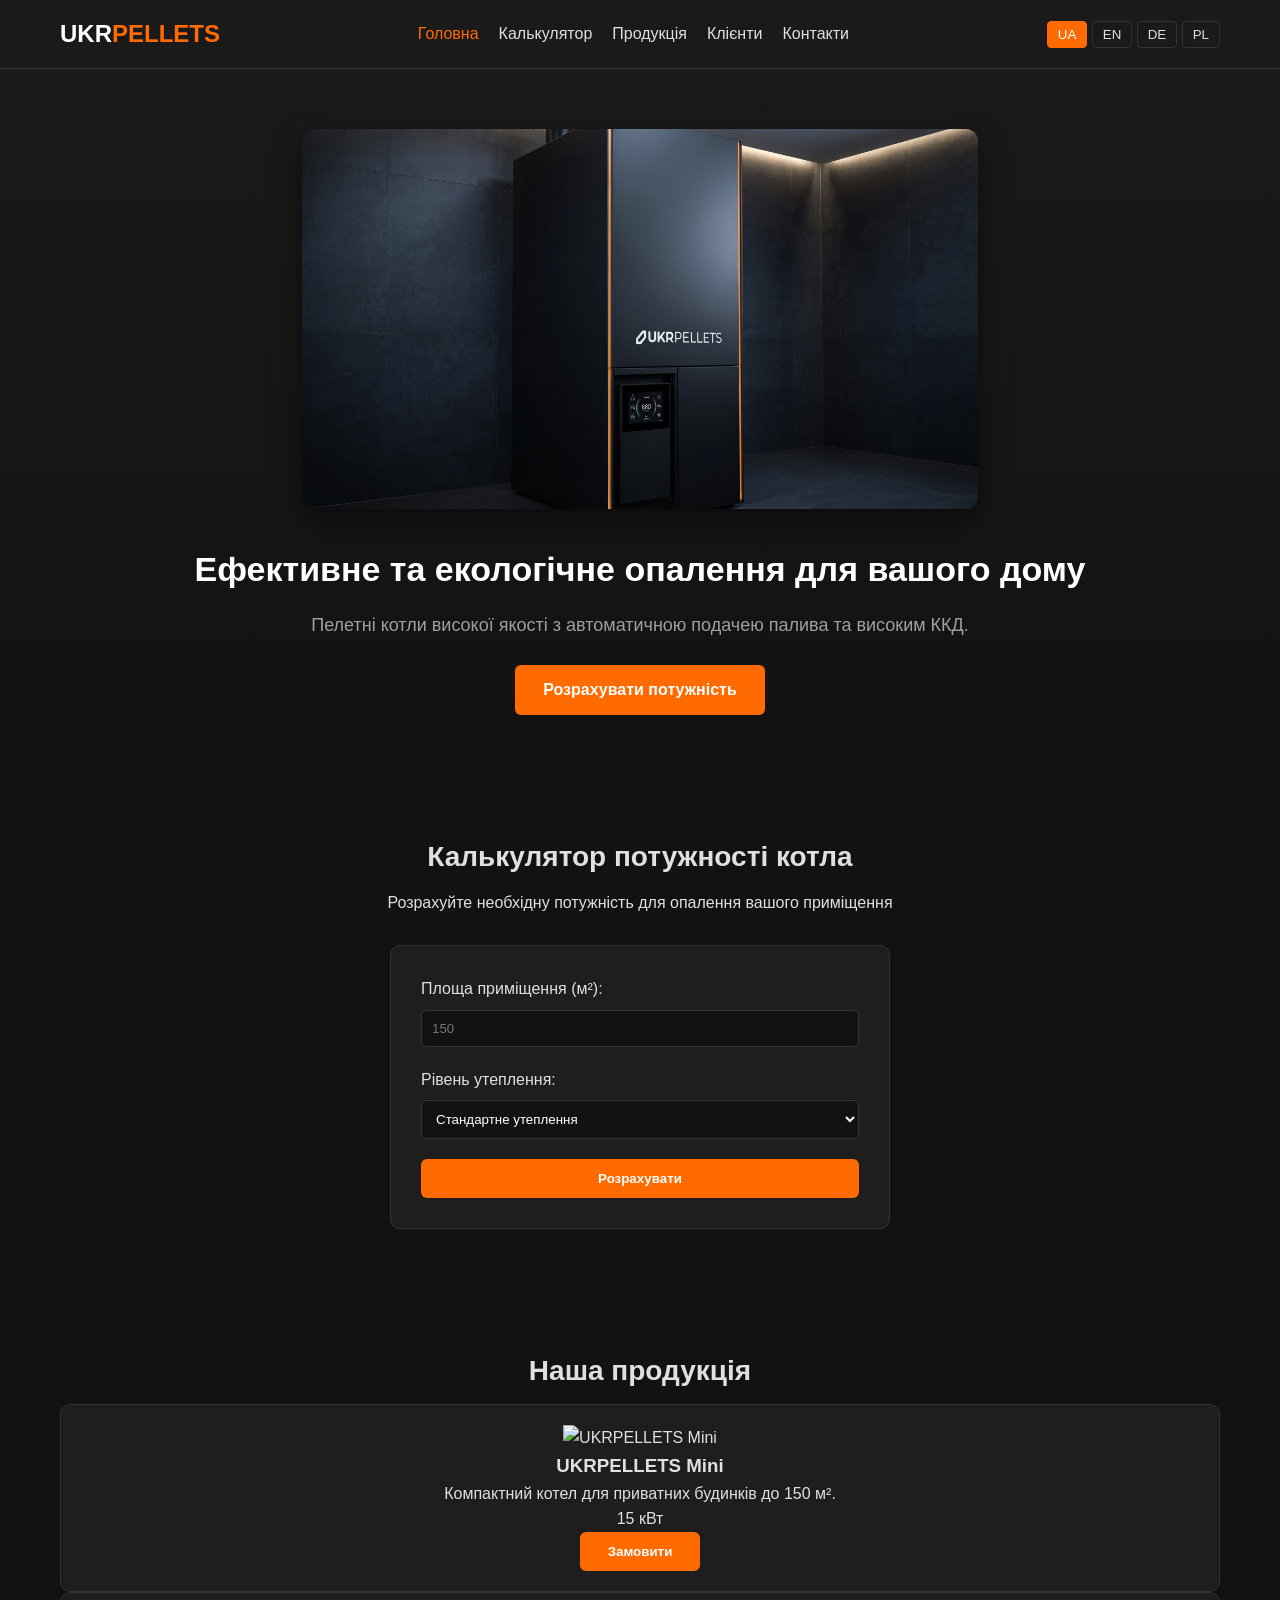
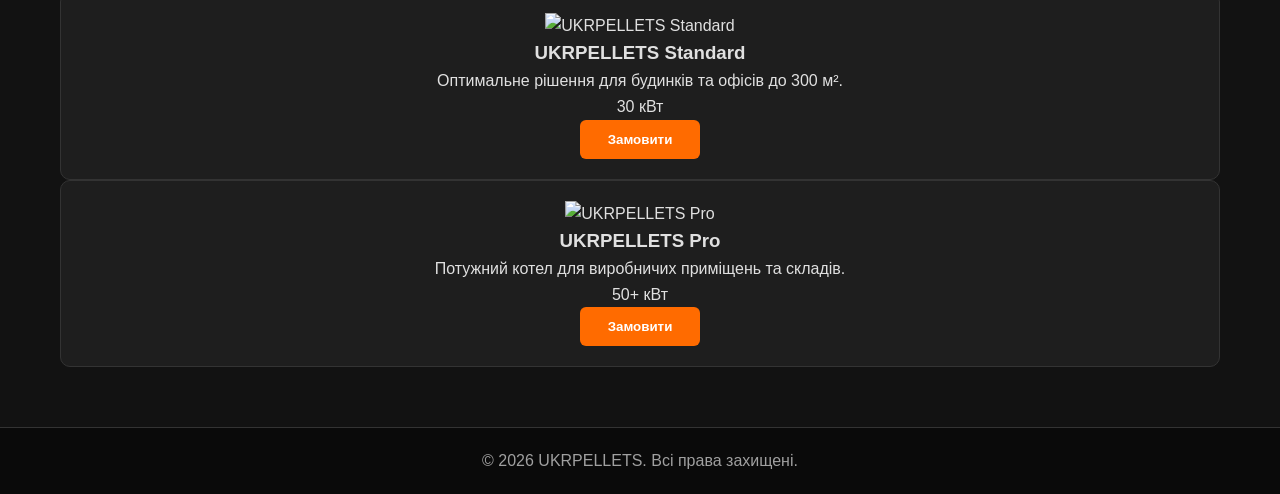
==== commit beffea40: "Update index.html" ====
--- a/index.html
+++ b/index.html
@@ -82,38 +82,40 @@
 
     <!-- Продукція -->
     <section id="products" class="products-section">
-        <div class="container">
-            <h2 data-i18n="prodTitle">Наша продукція</h2>
-            <div class="product-grid">
-                
-                <div class="product-card">
-                    <img src="product-1.jpg" alt="UKRPELLETS Mini" class="product-img">
-                    <h3>UKRPELLETS Mini</h3>
-                    <p>Компактний котел для приватних будинків до 150 м².</p>
-                    <span class="price">15 кВт</span>
-                    <a href="contacts.html" class="btn btn-outline" data-i18n="orderBtn">Замовити</a>
-                </div>
+    <div class="container">
+        <h2 class="section-title" data-i18n="prodTitle">Наша продукція</h2>
+        <div class="products-grid">
+            
+            <!-- Карточка 1 -->
+            <div class="product-card">
+                <img src="images/boiler1.jpg" alt="UKRPELLETS Mini">
+                <h3>UKRPELLETS Mini</h3>
+                <p data-i18n="prod1Desc">Компактний котел для приватних будинків до 150 м².</p>
+                <div class="product-power">15 кВт</div>
+                <button class="btn btn-primary" data-i18n="orderBtn">Замовити</button>
+            </div>
 
-                <div class="product-card">
-                    <img src="product-2.jpg" alt="UKRPELLETS Standard" class="product-img">
-                    <h3>UKRPELLETS Standard</h3>
-                    <p>Оптимальне рішення для будинків та офісів до 300 м².</p>
-                    <span class="price">30 кВт</span>
-                    <a href="contacts.html" class="btn btn-outline" data-i18n="orderBtn">Замовити</a>
-                </div>
+            <!-- Карточка 2 -->
+            <div class="product-card">
+                <img src="images/boiler2.jpg" alt="UKRPELLETS Standard">
+                <h3>UKRPELLETS Standard</h3>
+                <p data-i18n="prod2Desc">Оптимальне рішення для будинків та офісів до 300 м².</p>
+                <div class="product-power">30 кВт</div>
+                <button class="btn btn-primary" data-i18n="orderBtn">Замовити</button>
+            </div>
 
-                <div class="product-card">
-                    <img src="product-3.jpg" alt="UKRPELLETS Pro" class="product-img">
-                    <h3>UKRPELLETS Pro</h3>
-                    <p>Потужний котел для виробничих приміщень та складів.</p>
-                    <span class="price">50+ кВт</span>
-                    <a href="contacts.html" class="btn btn-outline" data-i18n="orderBtn">Замовити</a>
-                </div>
+            <!-- Карточка 3 -->
+            <div class="product-card">
+                <img src="images/boiler3.jpg" alt="UKRPELLETS Pro">
+                <h3>UKRPELLETS Pro</h3>
+                <p data-i18n="prod3Desc">Потужний котел для виробничих приміщень та складів.</p>
+                <div class="product-power">50+ кВт</div>
+                <button class="btn btn-primary" data-i18n="orderBtn">Замовити</button>
+            </div>
 
-            </div>
         </div>
-    </section>
-
+    </div>
+</section>
     <footer class="footer">
         <div class="container">
             <p>&copy; 2026 UKRPELLETS. <span data-i18n="rights">Всі права захищені.</span></p>
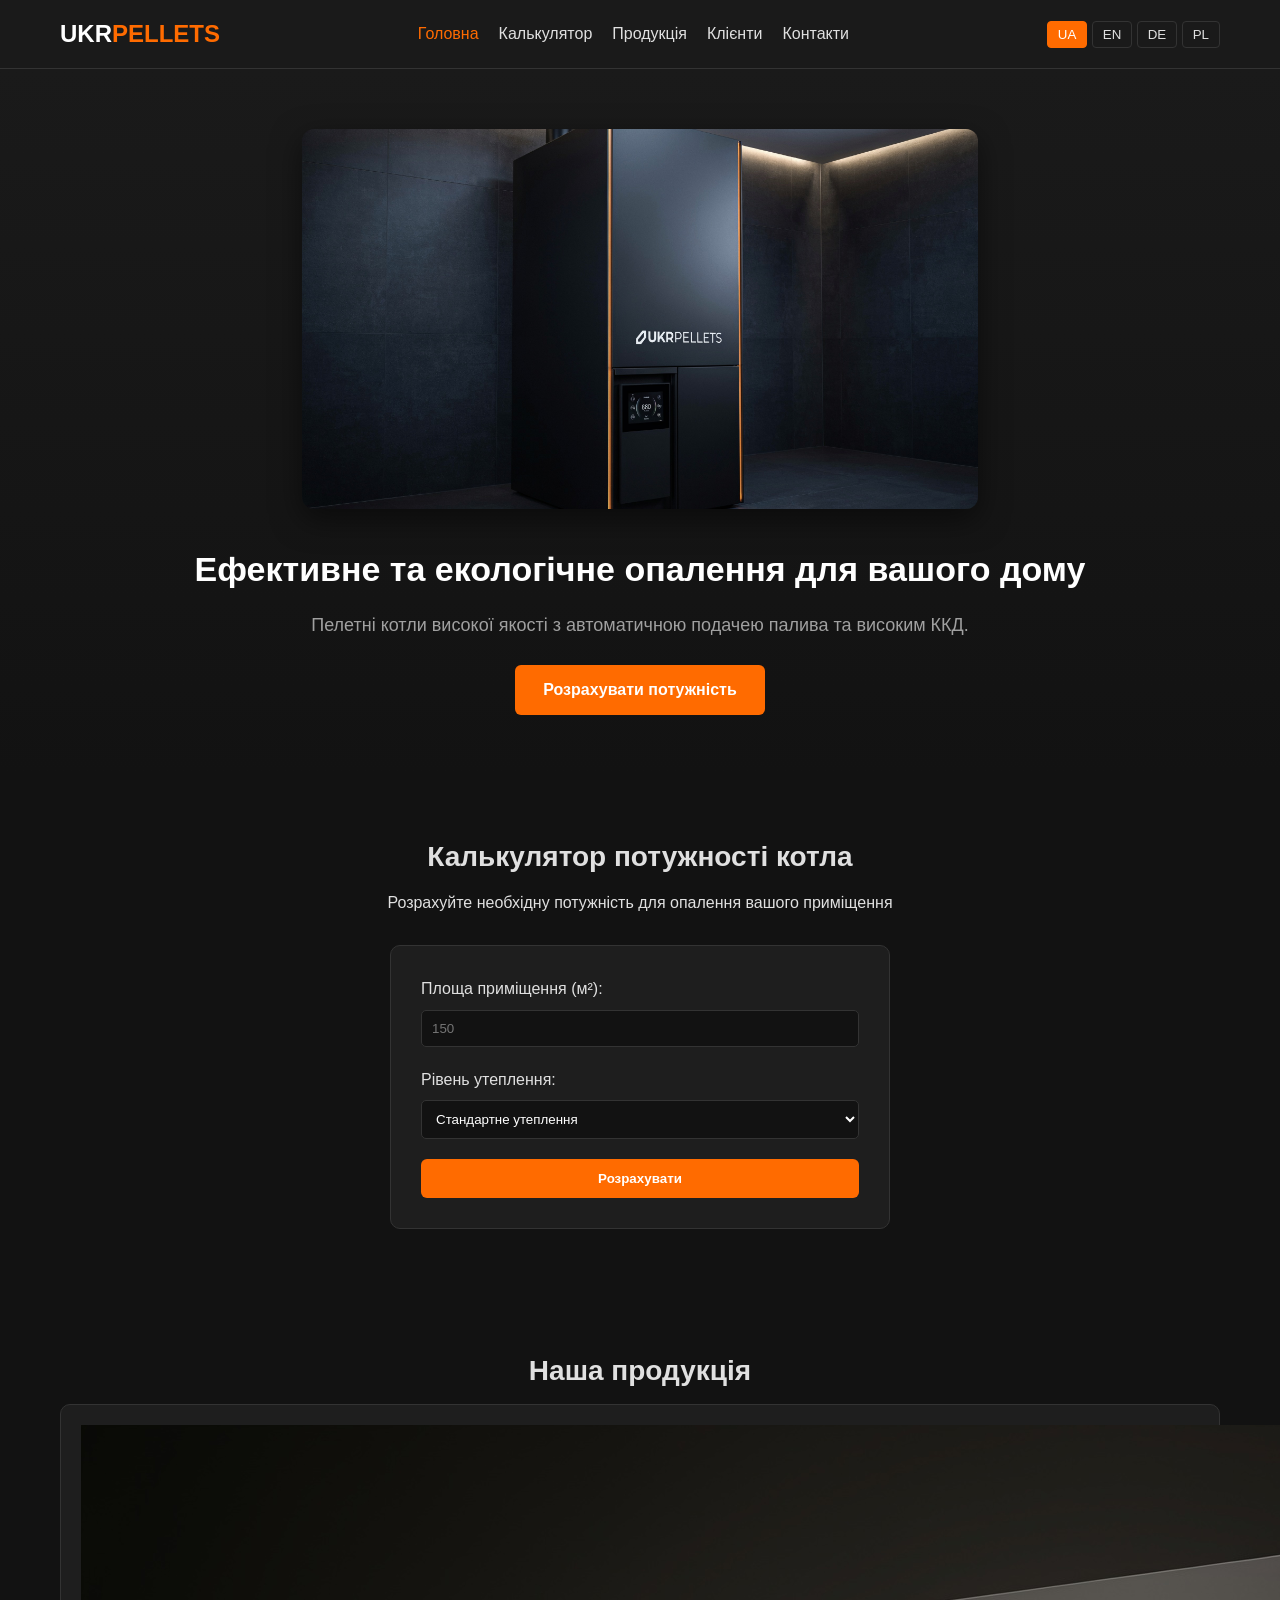
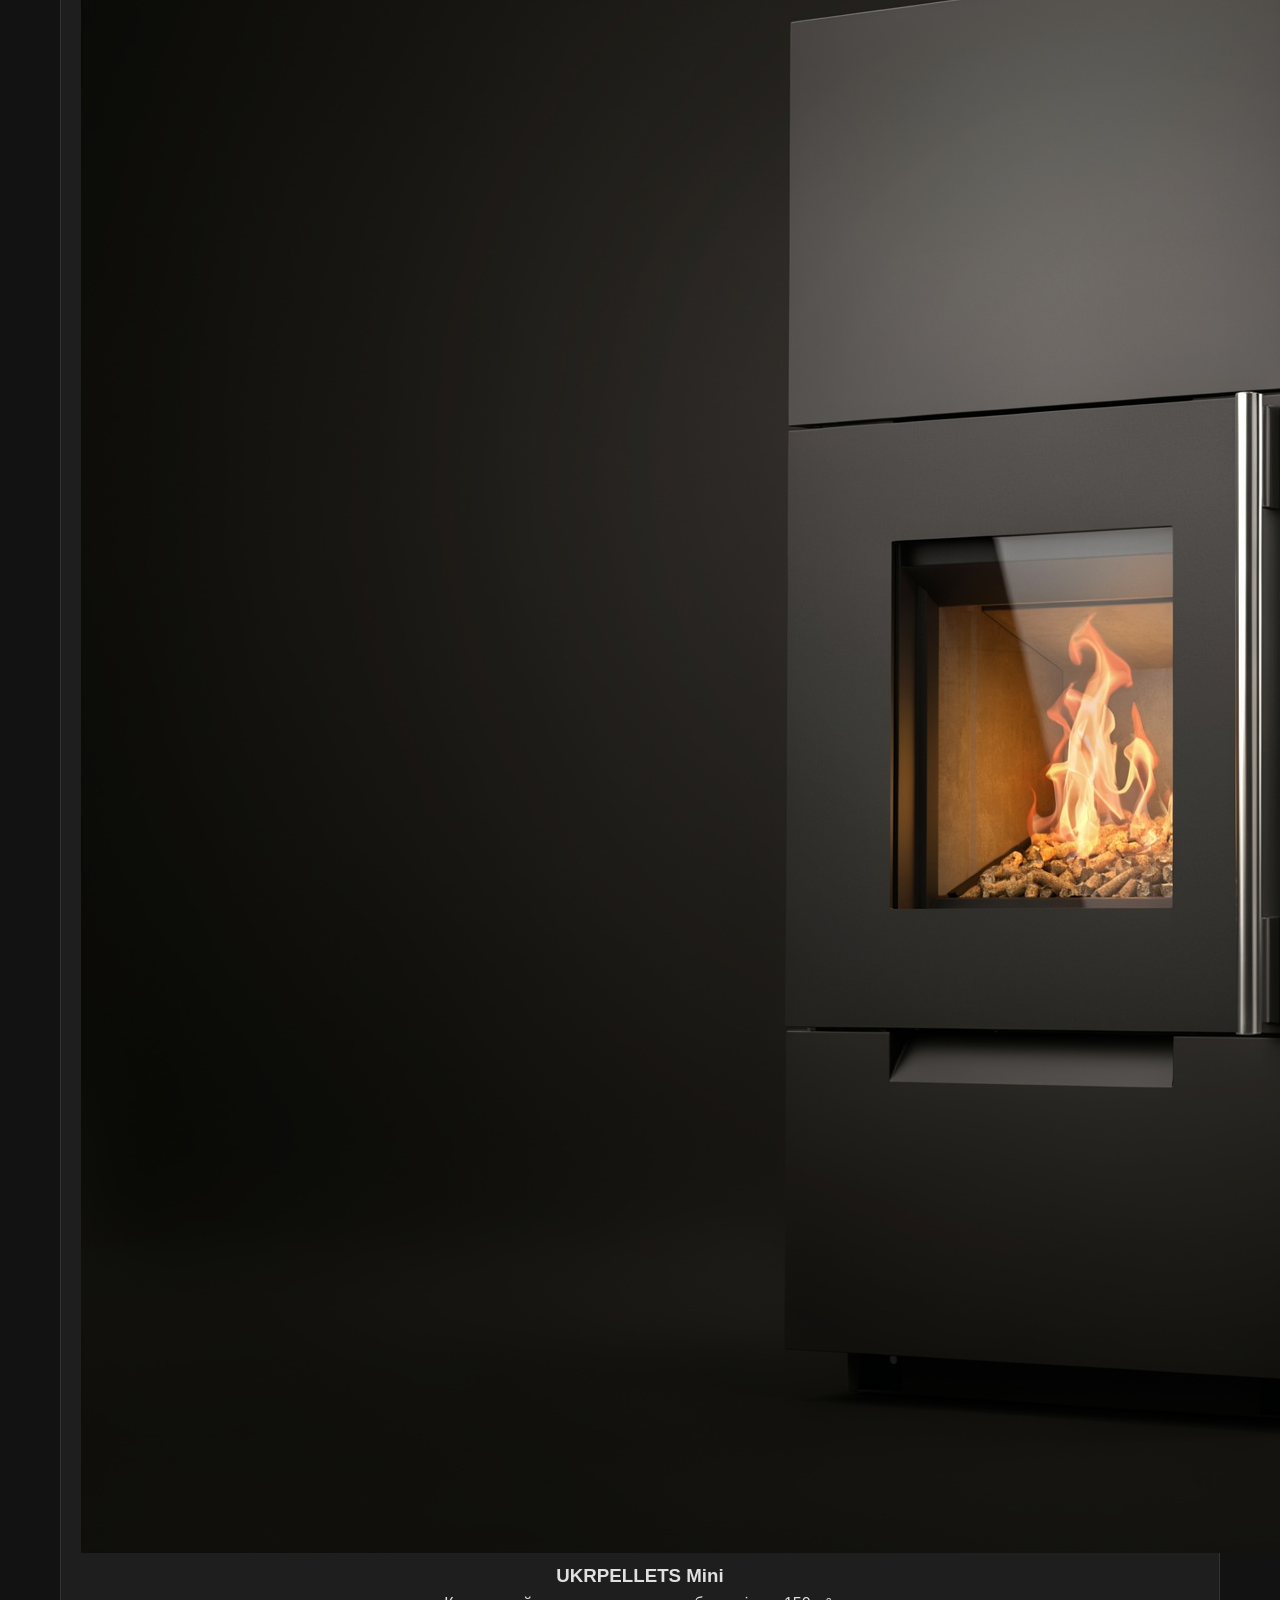
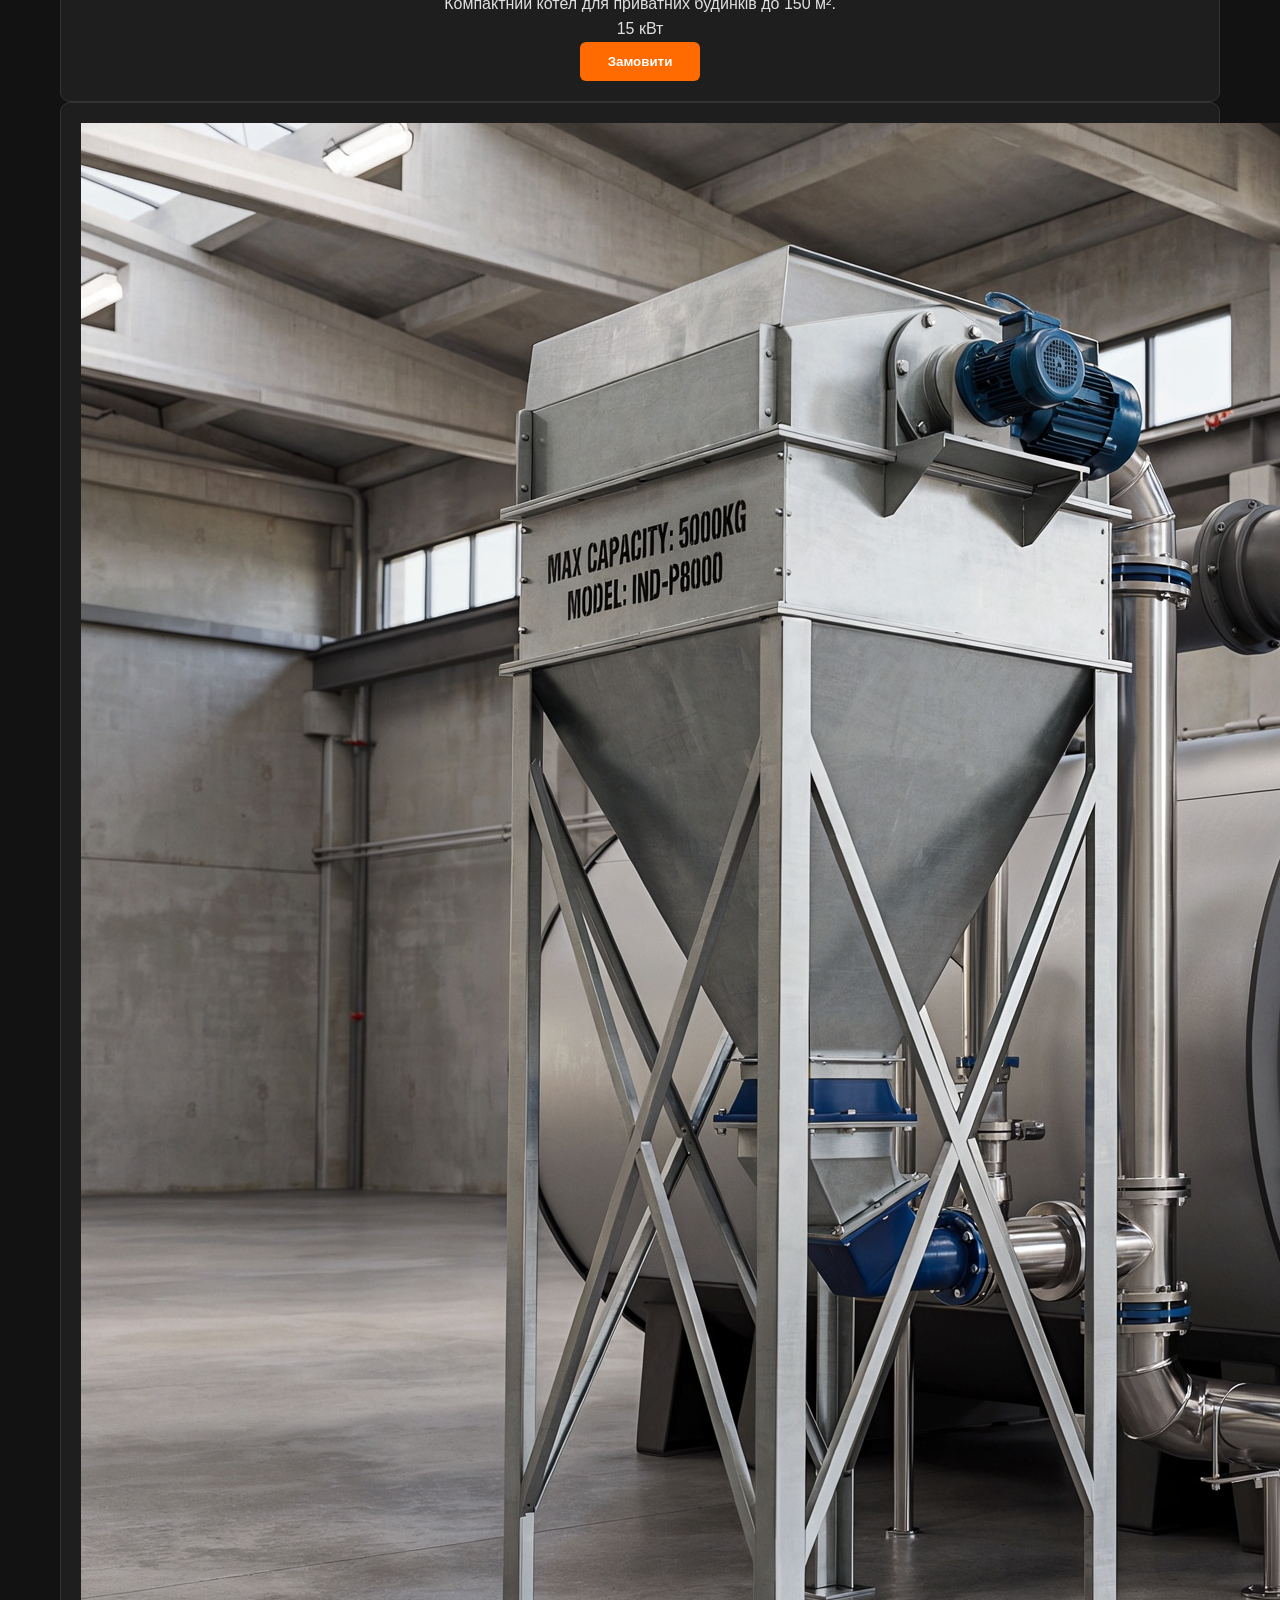
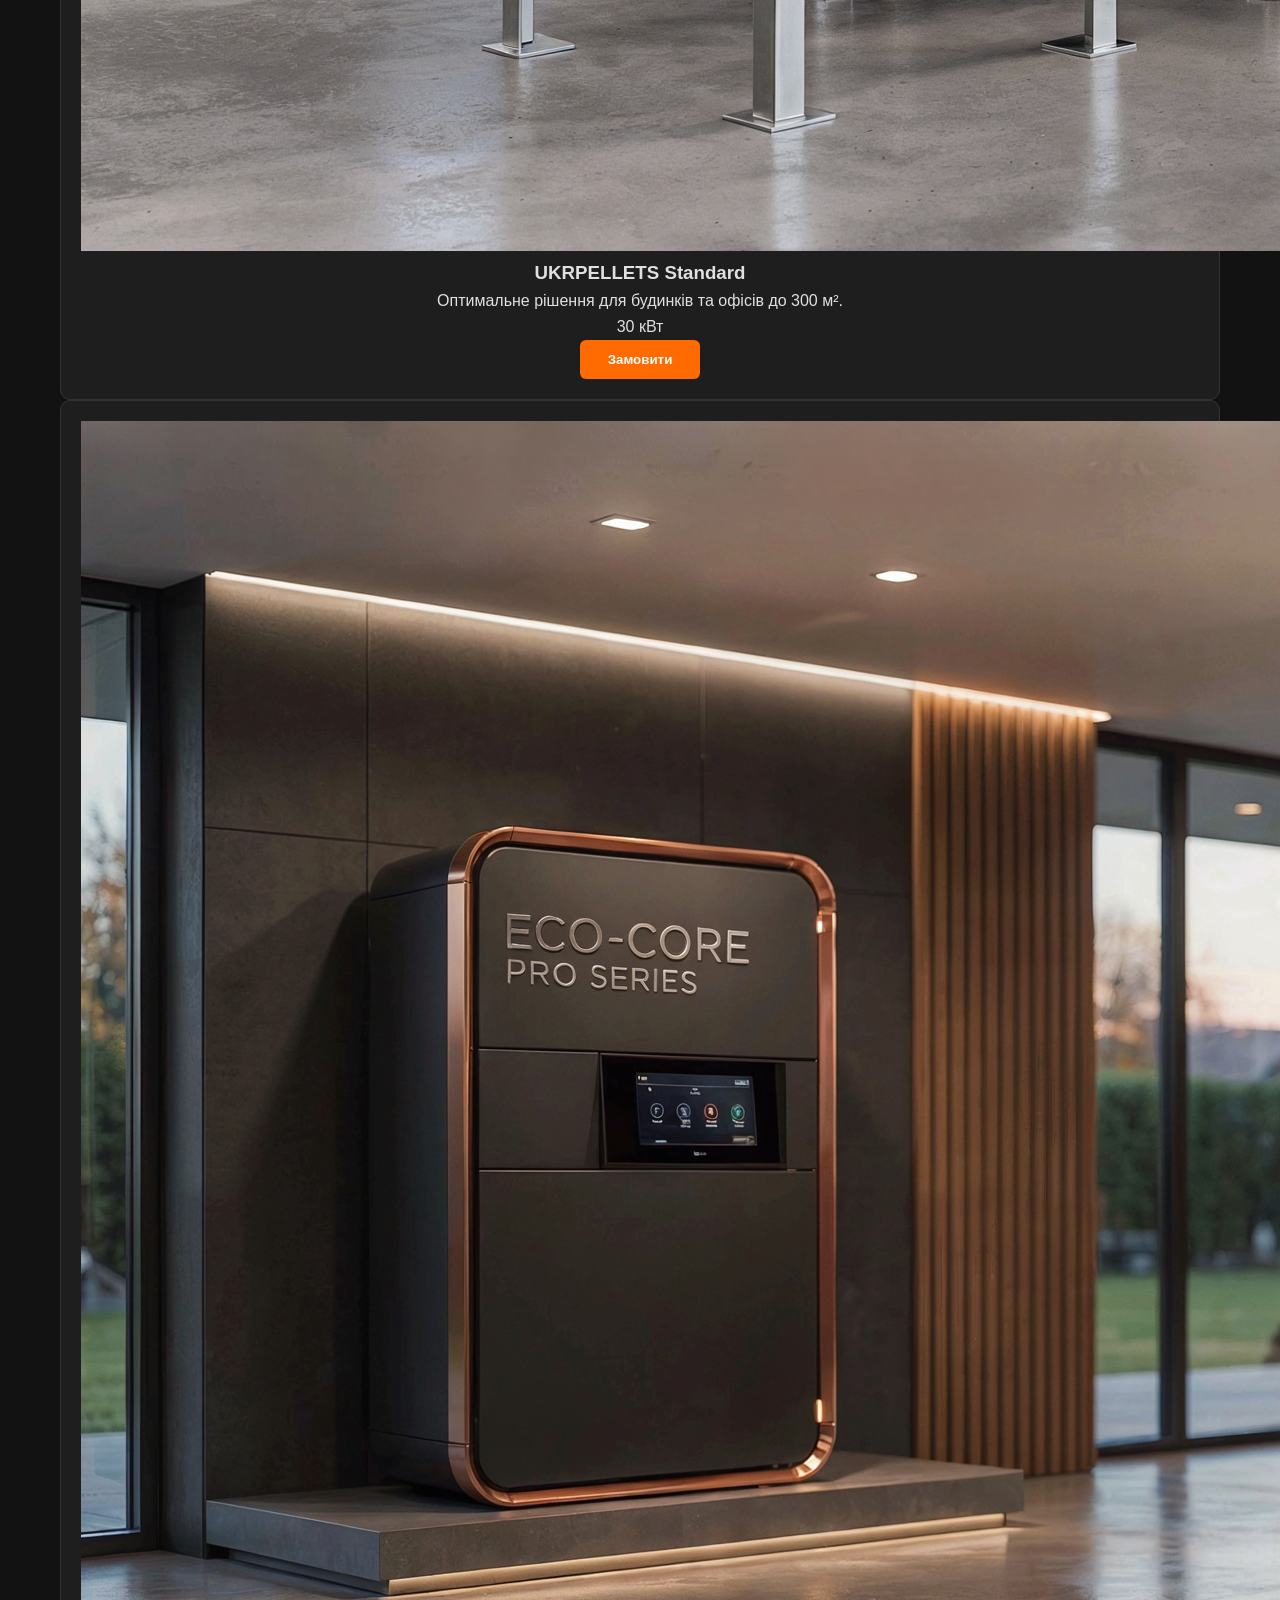
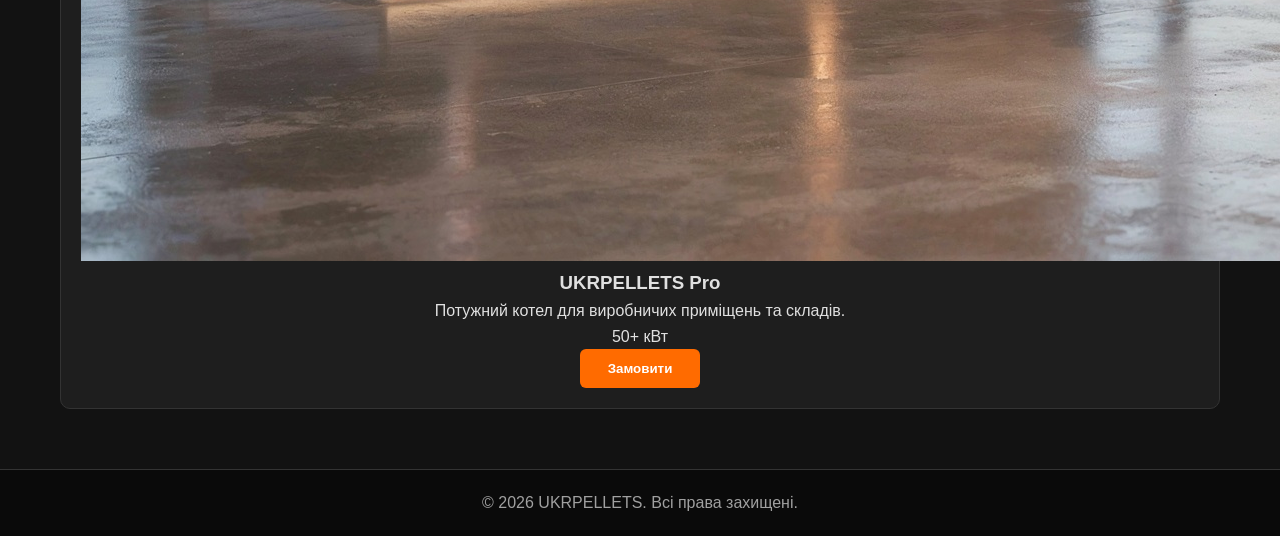
==== commit 3e9e81a1: "Update index.html" ====
--- a/index.html
+++ b/index.html
@@ -88,7 +88,7 @@
             
             <!-- Карточка 1 -->
             <div class="product-card">
-                <img src="images/boiler1.jpg" alt="UKRPELLETS Mini">
+                <img src="product-1.jpg" alt="UKRPELLETS Mini">
                 <h3>UKRPELLETS Mini</h3>
                 <p data-i18n="prod1Desc">Компактний котел для приватних будинків до 150 м².</p>
                 <div class="product-power">15 кВт</div>
@@ -97,7 +97,7 @@
 
             <!-- Карточка 2 -->
             <div class="product-card">
-                <img src="images/boiler2.jpg" alt="UKRPELLETS Standard">
+                <img src="product-2.jpg" alt="UKRPELLETS Standard">
                 <h3>UKRPELLETS Standard</h3>
                 <p data-i18n="prod2Desc">Оптимальне рішення для будинків та офісів до 300 м².</p>
                 <div class="product-power">30 кВт</div>
@@ -106,7 +106,7 @@
 
             <!-- Карточка 3 -->
             <div class="product-card">
-                <img src="images/boiler3.jpg" alt="UKRPELLETS Pro">
+                <img src="product-3.jpg" alt="UKRPELLETS Pro">
                 <h3>UKRPELLETS Pro</h3>
                 <p data-i18n="prod3Desc">Потужний котел для виробничих приміщень та складів.</p>
                 <div class="product-power">50+ кВт</div>
